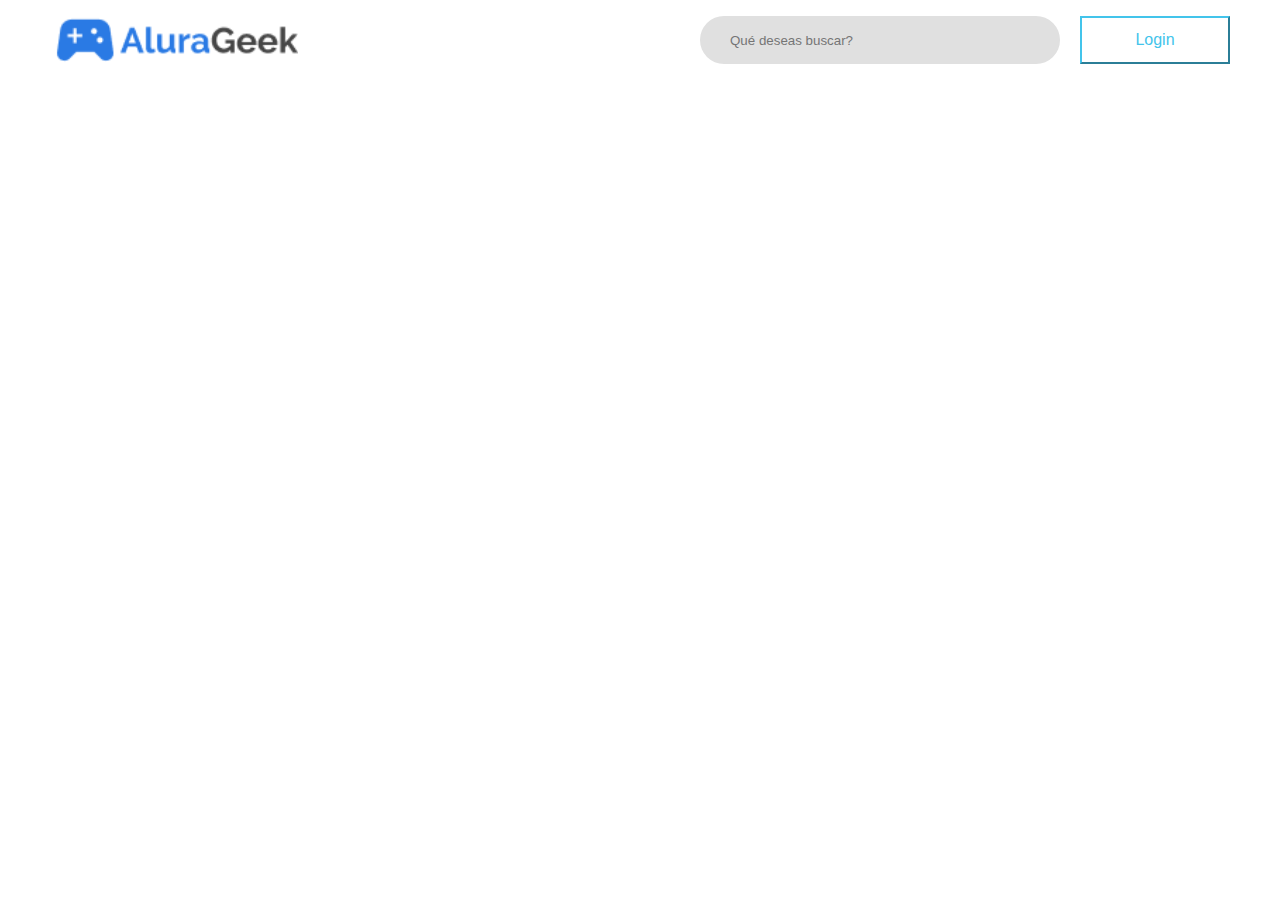
==== index.html @ 5c8ad5a7 "Se agregó Header" ====
<!DOCTYPE html>
<html lang="en">
    <head>
        <meta charset="UTF-8">
        <meta name="viewport" content="width=device-width, initial-scale=1.0">
        <title>Alura Geek</title>

        <link rel="stylesheet" href="CSS/reset.css">
        <link rel="stylesheet" href="CSS/header.css">
        
    </head>

    <body>
        <header>
            <img src="img/Logo.png" alt="Alura Geek logo" class="headerImg">
            <div class="headerBotones">
                <input class="buscador" type="text" placeholder="Qué deseas buscar?">
                <button class="unset BtnLogin">Login</button>
            </div>     
        </header>

        <section class="banner">
            
        </section>
        
    </body>
</html>
---- CSS/header.css ----
header{
    display: flex;
    justify-content: space-between;
    align-items: center;
    padding: 0 50px;
    background-color: white;
    height: 80px;
}

.headerImg{
    height: 90%;
}

.headerBotones{
    display: flex;
    align-items: center;
}

    .buscador{
        margin-left: 20px;
        width: 300px;
        height: 3rem;
        background-color: rgb(224, 224, 224);
        border: none;
        padding: 0 30px;
        border-radius: 100px;
    }

    .BtnLogin{
        margin-left: 20px;
        width: 150px;
        height: 3rem;
        font-size: 1rem;
        color: rgb(67, 196, 235);
        border-color: rgb(67, 196, 235);
        background-color: white;
    }
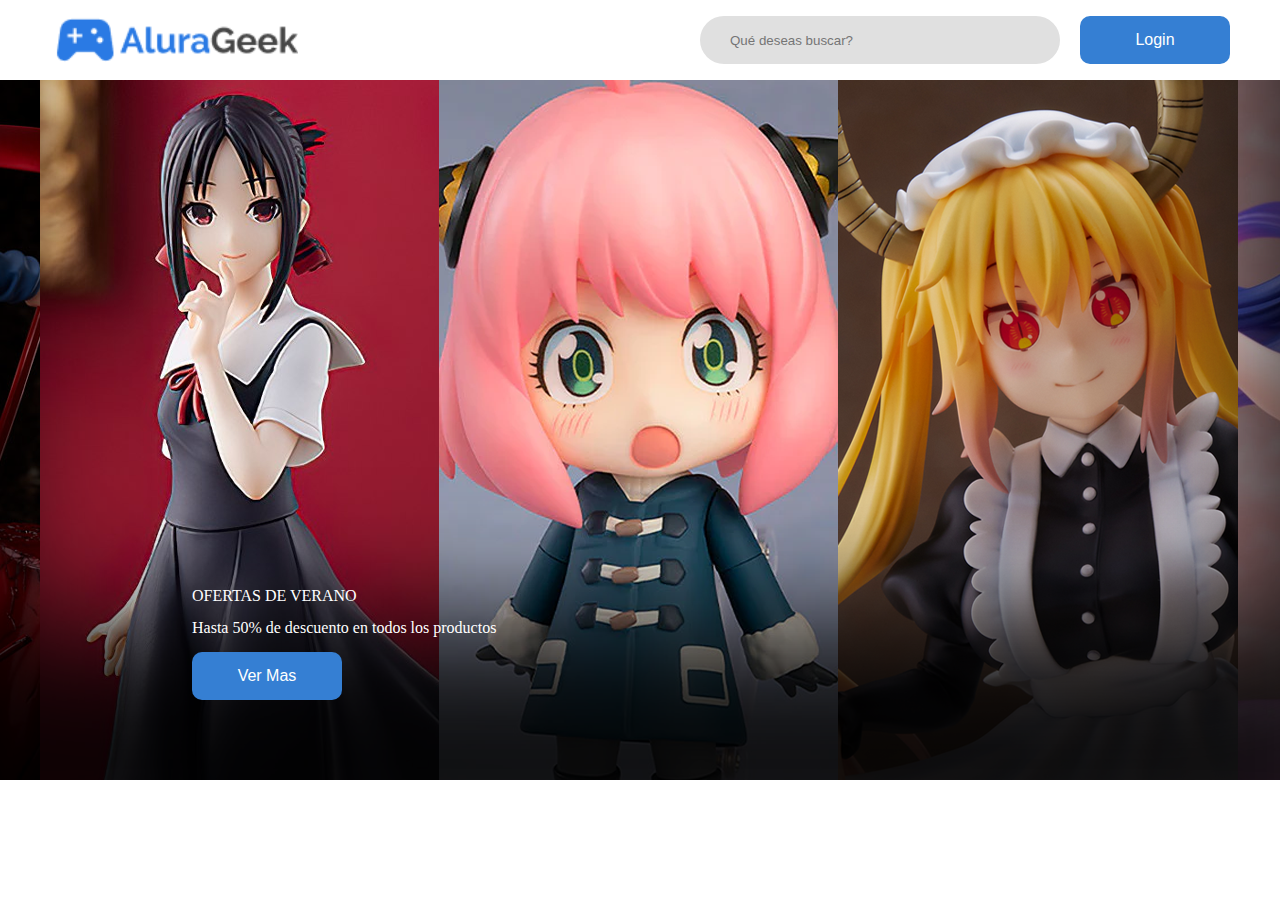
==== commit ec0700f3: "Se agregó seccion Banner" ====
--- a/index.html
+++ b/index.html
@@ -7,6 +7,7 @@
 
         <link rel="stylesheet" href="CSS/reset.css">
         <link rel="stylesheet" href="CSS/header.css">
+        <link rel="stylesheet" href="CSS/banner.css">
         
     </head>
 
@@ -15,13 +16,16 @@
             <img src="img/Logo.png" alt="Alura Geek logo" class="headerImg">
             <div class="headerBotones">
                 <input class="buscador" type="text" placeholder="Qué deseas buscar?">
-                <button class="unset BtnLogin">Login</button>
+                <button class="BtnLogin">Login</button>
             </div>     
         </header>
 
-        <section class="banner">
-            
-        </section>
-        
+        <main>
+            <section class="banner">
+                <h1 class="bannerTitle">OFERTAS DE VERANO</h1>
+                <h2 class="bannerSubtitle">Hasta 50% de descuento en todos los productos</h2>
+                <button class="BtnOfertas">Ver Mas</button>
+            </section>
+        </main>
     </body>
 </html>--- a/CSS/header.css
+++ b/CSS/header.css
@@ -32,7 +32,9 @@
         width: 150px;
         height: 3rem;
         font-size: 1rem;
-        color: rgb(67, 196, 235);
-        border-color: rgb(67, 196, 235);
-        background-color: white;
+        color: white;
+        border: none;
+        border-radius: 10px;
+        background-color: rgb(53, 127, 211);
+        cursor: pointer;
     }--- a/CSS/banner.css
+++ b/CSS/banner.css
@@ -0,0 +1,34 @@
+.banner{
+    height: 700px;
+    display: flex;
+    flex-direction: column;
+    justify-content: end;
+    background-image: url(../img/banner.png);
+    background-repeat: no-repeat;
+    background-size: cover;
+    background-position: center;
+    box-shadow: inset 0 -10rem 8rem rgba(0,0,0,0.9);
+    padding-left: 15%;
+}
+
+.bannerTitle{
+    color: white;
+    margin-bottom: 1rem;
+}
+
+.bannerSubtitle{
+    color: white;
+    margin-bottom: 1rem;
+}
+
+.BtnOfertas{
+    width: 150px;
+    height: 3rem;
+    font-size: 1rem;
+    color: white;
+    border: none;
+    border-radius: 10px;
+    background-color: rgb(53, 127, 211);
+    cursor: pointer;
+    margin-bottom: 5rem;
+}
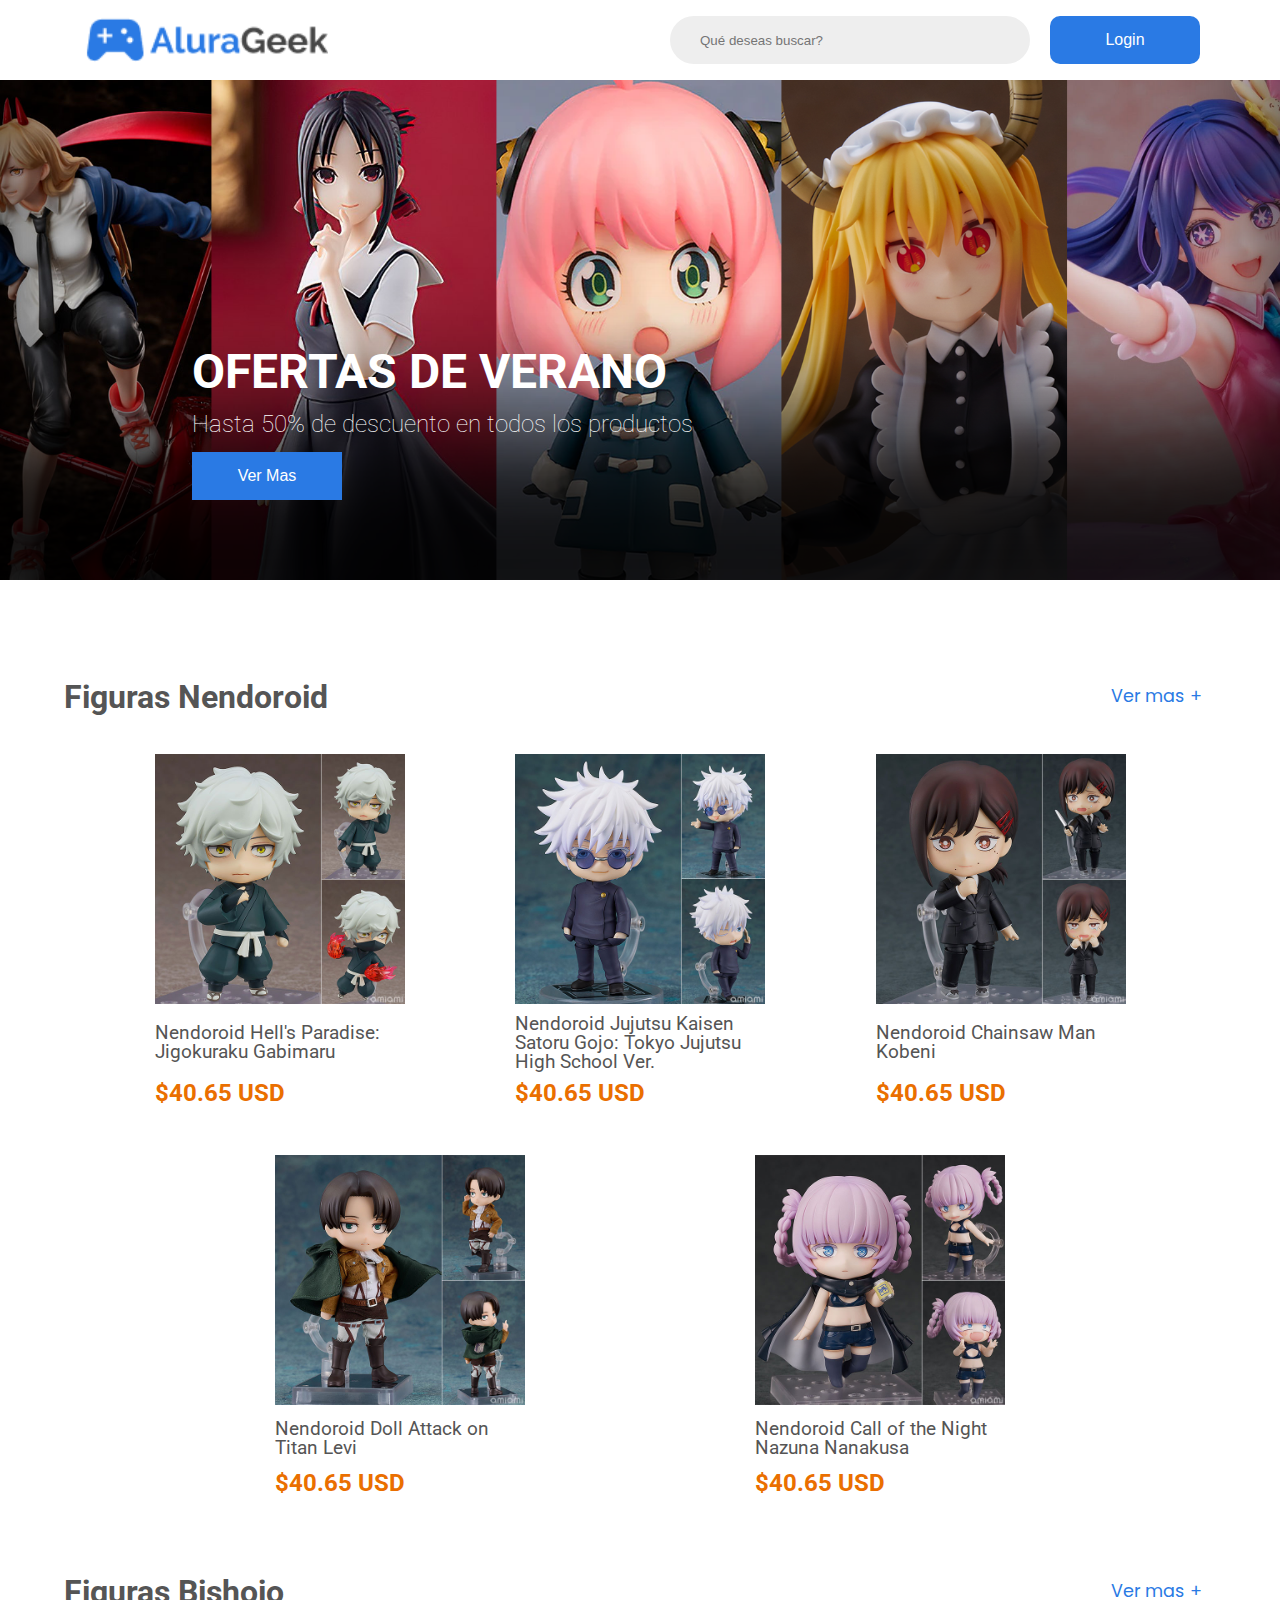
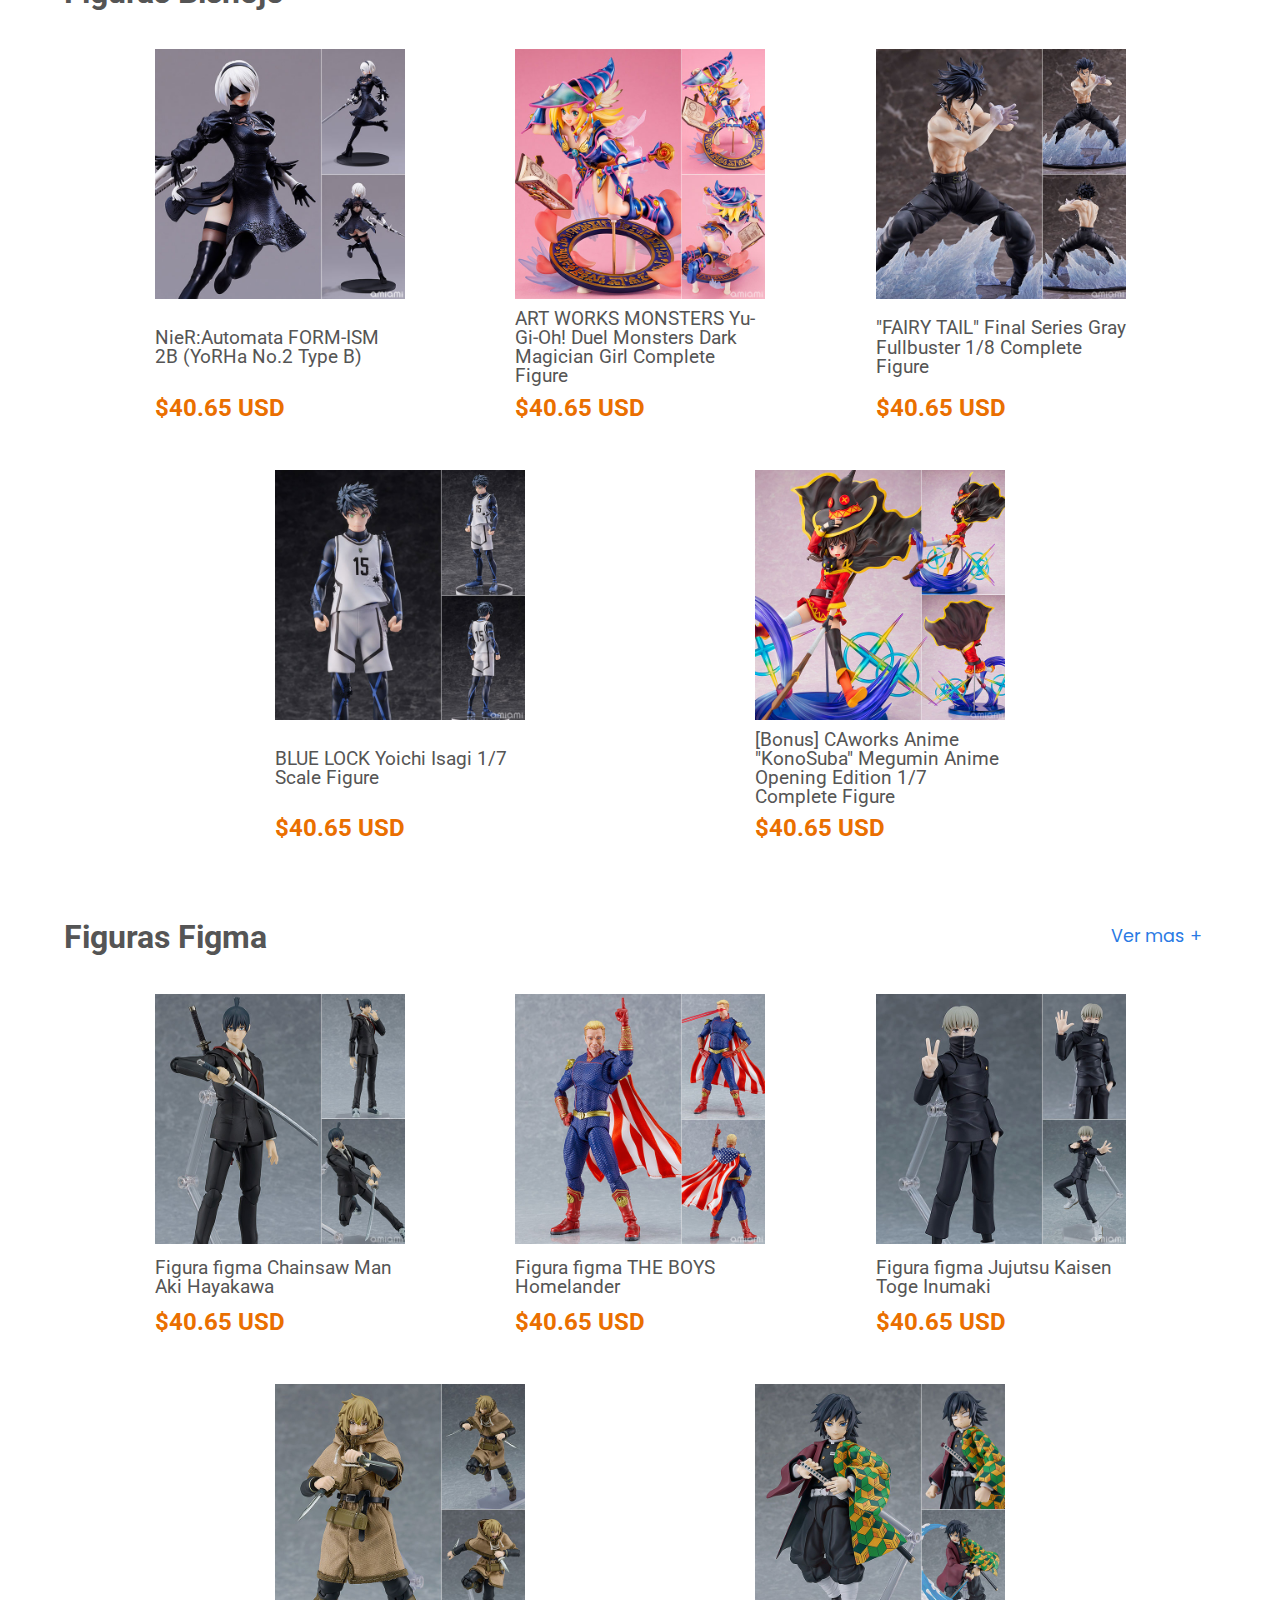
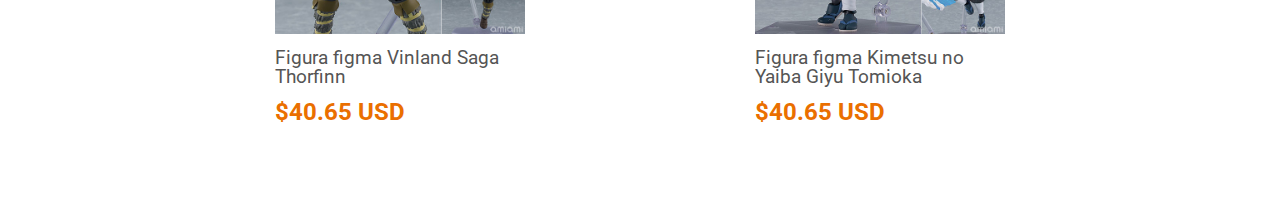
==== commit f9a86ca6: "Se agregó seccion "Galeria"" ====
--- a/index.html
+++ b/index.html
@@ -6,9 +6,19 @@
         <title>Alura Geek</title>
 
         <link rel="stylesheet" href="CSS/reset.css">
+        <link rel="stylesheet" href="CSS/variables.css">
         <link rel="stylesheet" href="CSS/header.css">
         <link rel="stylesheet" href="CSS/banner.css">
-        
+        <link rel="stylesheet" href="CSS/galeria.css">
+        <link rel="stylesheet" href="CSS/card.css">
+        <link rel="stylesheet" href="CSS/nendoroid.css">
+        <link rel="stylesheet" href="CSS/bishojo.css">
+        <link rel="stylesheet" href="CSS/figma.css">
+
+        <link rel="preconnect" href="https://fonts.googleapis.com">
+        <link rel="preconnect" href="https://fonts.gstatic.com" crossorigin>
+        <link href="https://fonts.googleapis.com/css2?family=Poppins:wght@100;400;700&family=Roboto:wght@100;400;700&display=swap" rel="stylesheet">
+                
     </head>
 
     <body>
@@ -26,6 +36,111 @@
                 <h2 class="bannerSubtitle">Hasta 50% de descuento en todos los productos</h2>
                 <button class="BtnOfertas">Ver Mas</button>
             </section>
+            
+            <section class="galeria">
+                <section>
+                    <div class="sectionTitleTop">
+                        <label class="sectionTitle">Figuras Nendoroid</label>
+                        <label class="verMas"><a href="#">Ver mas +</a></label>
+                    </div>
+                    <div class="nendoroidContainer">
+                        <div class="card">
+                            <img class="card-Imagen" src="img/Nendoroid/Gabimaru.jpg" alt="Gabimaru">
+                            <label class="card-Nombre">Nendoroid Hell's Paradise: Jigokuraku Gabimaru</label>
+                            <label class="card-Precio">$40.65 USD</label>
+                        </div>
+                        <div class="card">
+                            <img class="card-Imagen" src="img/Nendoroid/Gojo.jpg" alt="Satoru Gojo">
+                            <label class="card-Nombre">Nendoroid Jujutsu Kaisen Satoru Gojo: Tokyo Jujutsu High School Ver.</label>
+                            <label class="card-Precio">$40.65 USD</label>
+                        </div>
+                        <div class="card">
+                            <img class="card-Imagen" src="img/Nendoroid/Kobeni.jpg" alt="Kobeni">
+                            <label class="card-Nombre">Nendoroid Chainsaw Man Kobeni</label>
+                            <label class="card-Precio">$40.65 USD</label>
+                        </div>
+                        <div class="card">
+                            <img class="card-Imagen" src="img/Nendoroid/Levi.jpg" alt="Kobeni">
+                            <label class="card-Nombre">Nendoroid Doll Attack on Titan Levi</label>
+                            <label class="card-Precio">$40.65 USD</label>
+                        </div>
+                        <div class="card">
+                            <img class="card-Imagen" src="img/Nendoroid/Nanakusa.jpg" alt="Kobeni">
+                            <label class="card-Nombre">Nendoroid Call of the Night Nazuna Nanakusa</label>
+                            <label class="card-Precio">$40.65 USD</label>
+                        </div>
+                    </div>
+                </section>
+
+                <section>
+                    <div class="sectionTitleTop">
+                        <label class="sectionTitle">Figuras Bishojo</label>
+                        <label class="verMas"><a href="#">Ver mas +</a></label>
+                    </div>
+                    <div class="bishojoContainer">
+                        <div class="card">
+                            <img class="card-Imagen" src="img/Bishojo/2B.jpg" alt="2B">
+                            <label class="card-Nombre">NieR:Automata FORM-ISM 2B (YoRHa No.2 Type B)</label>
+                            <label class="card-Precio">$40.65 USD</label>
+                        </div>
+                        <div class="card">
+                            <img class="card-Imagen" src="img/Bishojo/DarkMagician.jpg" alt="Maga Oscura">
+                            <label class="card-Nombre">ART WORKS MONSTERS Yu-Gi-Oh! Duel Monsters Dark Magician Girl Complete Figure</label>
+                            <label class="card-Precio">$40.65 USD</label>
+                        </div>
+                        <div class="card">
+                            <img class="card-Imagen" src="img/Bishojo/Gray.jpg" alt="Gray">
+                            <label class="card-Nombre">"FAIRY TAIL" Final Series Gray Fullbuster 1/8 Complete Figure</label>
+                            <label class="card-Precio">$40.65 USD</label>
+                        </div>
+                        <div class="card">
+                            <img class="card-Imagen" src="img/Bishojo/Yoichi.jpg" alt="Yoichi">
+                            <label class="card-Nombre">BLUE LOCK Yoichi Isagi 1/7 Scale Figure</label>
+                            <label class="card-Precio">$40.65 USD</label>
+                        </div>
+                        <div class="card">
+                            <img class="card-Imagen" src="img/Bishojo/Megumin.jpg" alt="Megumin">
+                            <label class="card-Nombre">[Bonus] CAworks Anime "KonoSuba" Megumin Anime Opening Edition 1/7 Complete Figure</label>
+                            <label class="card-Precio">$40.65 USD</label>
+                        </div>
+                    </div>
+                </section>
+
+                <section>
+                    <div class="sectionTitleTop">
+                        <label class="sectionTitle">Figuras Figma</label>
+                        <label class="verMas"><a href="#">Ver mas +</a></label>
+                    </div>
+                    <div class="figmaContainer">
+                        <div class="card">
+                            <img class="card-Imagen" src="img/Figma/Aki.jpg" alt="Aki">
+                            <label class="card-Nombre">Figura figma Chainsaw Man Aki Hayakawa</label>
+                            <label class="card-Precio">$40.65 USD</label>
+                        </div>
+                        <div class="card">
+                            <img class="card-Imagen" src="img/Figma/Homelander.jpg" alt="Homelander">
+                            <label class="card-Nombre">Figura figma THE BOYS Homelander</label>
+                            <label class="card-Precio">$40.65 USD</label>
+                        </div>
+                        <div class="card">
+                            <img class="card-Imagen" src="img/Figma/Inumaki.jpg" alt="Inumaki">
+                            <label class="card-Nombre">Figura figma Jujutsu Kaisen Toge Inumaki</label>
+                            <label class="card-Precio">$40.65 USD</label>
+                        </div>
+                        <div class="card">
+                            <img class="card-Imagen" src="img/Figma/Thorfinn.jpg" alt="Thorfinn">
+                            <label class="card-Nombre">Figura figma Vinland Saga Thorfinn</label>
+                            <label class="card-Precio">$40.65 USD</label>
+                        </div>
+                        <div class="card">
+                            <img class="card-Imagen" src="img/Figma/Tomioka.jpg" alt="Tomioka">
+                            <label class="card-Nombre">Figura figma Kimetsu no Yaiba Giyu Tomioka</label>
+                            <label class="card-Precio">$40.65 USD</label>
+                        </div>
+                    </div>
+                </section>
+            </section>
+
         </main>
     </body>
 </html>--- a/CSS/variables.css
+++ b/CSS/variables.css
@@ -0,0 +1,17 @@
+:root{
+
+/*Colores*/
+    --Blue: #2A7AE4;
+    --Gray: #eeeeee;
+    --DarkGray: #555555;
+    --Orange: #EA6F00;
+
+/*Fuentes*/
+    --Poppins: 'Poppins', sans-serif;
+    --Roboto: 'Roboto', sans-serif;
+
+/*Grosor de fuentes*/
+    --thin: 100;
+    --regular: 400;
+    --bold: 700;
+}--- a/CSS/header.css
+++ b/CSS/header.css
@@ -3,7 +3,7 @@
     display: flex;
     justify-content: space-between;
     align-items: center;
-    padding: 0 50px;
+    padding: 0 80px;
     background-color: white;
     height: 80px;
 }
@@ -21,7 +21,7 @@
         margin-left: 20px;
         width: 300px;
         height: 3rem;
-        background-color: rgb(224, 224, 224);
+        background-color: var(--Gray);
         border: none;
         padding: 0 30px;
         border-radius: 100px;
@@ -35,6 +35,6 @@
         color: white;
         border: none;
         border-radius: 10px;
-        background-color: rgb(53, 127, 211);
+        background-color: var(--Blue);
         cursor: pointer;
     }--- a/CSS/banner.css
+++ b/CSS/banner.css
@@ -1,24 +1,32 @@
 .banner{
-    height: 700px;
+    height: 500px;
     display: flex;
     flex-direction: column;
     justify-content: end;
     background-image: url(../img/banner.png);
     background-repeat: no-repeat;
     background-size: cover;
-    background-position: center;
+    background-position-x: center;
+    background-position-y: top;
     box-shadow: inset 0 -10rem 8rem rgba(0,0,0,0.9);
-    padding-left: 15%;
+    padding: 0 15%;
+    margin-bottom: 100px;
 }
 
 .bannerTitle{
     color: white;
     margin-bottom: 1rem;
+    font-size: 3rem;
+    font-family: var(--Roboto);
+    font-weight: var(--bold);
 }
 
 .bannerSubtitle{
     color: white;
     margin-bottom: 1rem;
+    font-size: 1.5rem;
+    font-family: var(--Roboto);
+    font-weight: var(--thin);
 }
 
 .BtnOfertas{
@@ -27,8 +35,7 @@
     font-size: 1rem;
     color: white;
     border: none;
-    border-radius: 10px;
-    background-color: rgb(53, 127, 211);
+    background-color: var(--Blue);
     cursor: pointer;
     margin-bottom: 5rem;
 }
--- a/CSS/galeria.css
+++ b/CSS/galeria.css
@@ -0,0 +1,34 @@
+.galeria{
+    margin: auto 5%;
+}
+
+.sectionTitleTop{
+    display: flex;
+    justify-content: space-between;
+    align-items: center;
+    margin-bottom: 20px;
+}
+
+.sectionTitle{
+    display: block;
+    font-family: var(--Roboto);
+    font-size: 2rem;
+    font-weight: var(--bold);
+    color: var(--DarkGray);
+}
+
+.verMas{
+    font-family: var(--Poppins);
+    font-size: 1.1rem;
+    font-weight: var(--regular);
+    padding: 8px 13px;
+    border-radius: 100px;
+    color: var(--Blue);
+    transition: all 0.3s;
+}
+
+    .verMas:hover{
+        background-color: var(--Blue);
+        color: #ffffff;
+    }
+
--- a/CSS/card.css
+++ b/CSS/card.css
@@ -0,0 +1,37 @@
+.card{
+    display: flex;
+    flex-direction: column;
+    justify-content: space-between;
+    width: 250px;
+    min-width: 200px;
+    min-height: 350px;
+    padding: 20px;
+    border-radius: 8px;
+    transition: all 0.5s;
+}
+
+    .card:hover{
+        background-color: var(--Gray);
+        cursor: pointer;
+        scale: 101%;
+    }
+
+.card-Imagen{
+    width: 100%;
+    margin-bottom: 10px;
+}
+
+.card-Nombre{
+    font-family: var(--Roboto);
+    font-size: 1.2rem;
+    color: var(--DarkGray);
+    margin-bottom: 10px;
+}
+
+.card-Precio{
+    font-family: var(--Roboto);
+    font-weight: var(--bold);
+    font-size: 1.5rem;   
+    color: var(--Orange);
+    margin-bottom: 10px;
+}--- a/CSS/nendoroid.css
+++ b/CSS/nendoroid.css
@@ -0,0 +1,6 @@
+.nendoroidContainer{
+    display: flex;
+    flex-wrap: wrap;
+    justify-content: space-evenly;
+    margin-bottom: 50px;
+}--- a/CSS/bishojo.css
+++ b/CSS/bishojo.css
@@ -0,0 +1,6 @@
+.bishojoContainer{
+    display: flex;
+    flex-wrap: wrap;
+    justify-content: space-evenly;
+    margin-bottom: 50px;
+}--- a/CSS/figma.css
+++ b/CSS/figma.css
@@ -0,0 +1,6 @@
+.figmaContainer{
+    display: flex;
+    flex-wrap: wrap;
+    justify-content: space-evenly;
+    margin-bottom: 50px;
+}
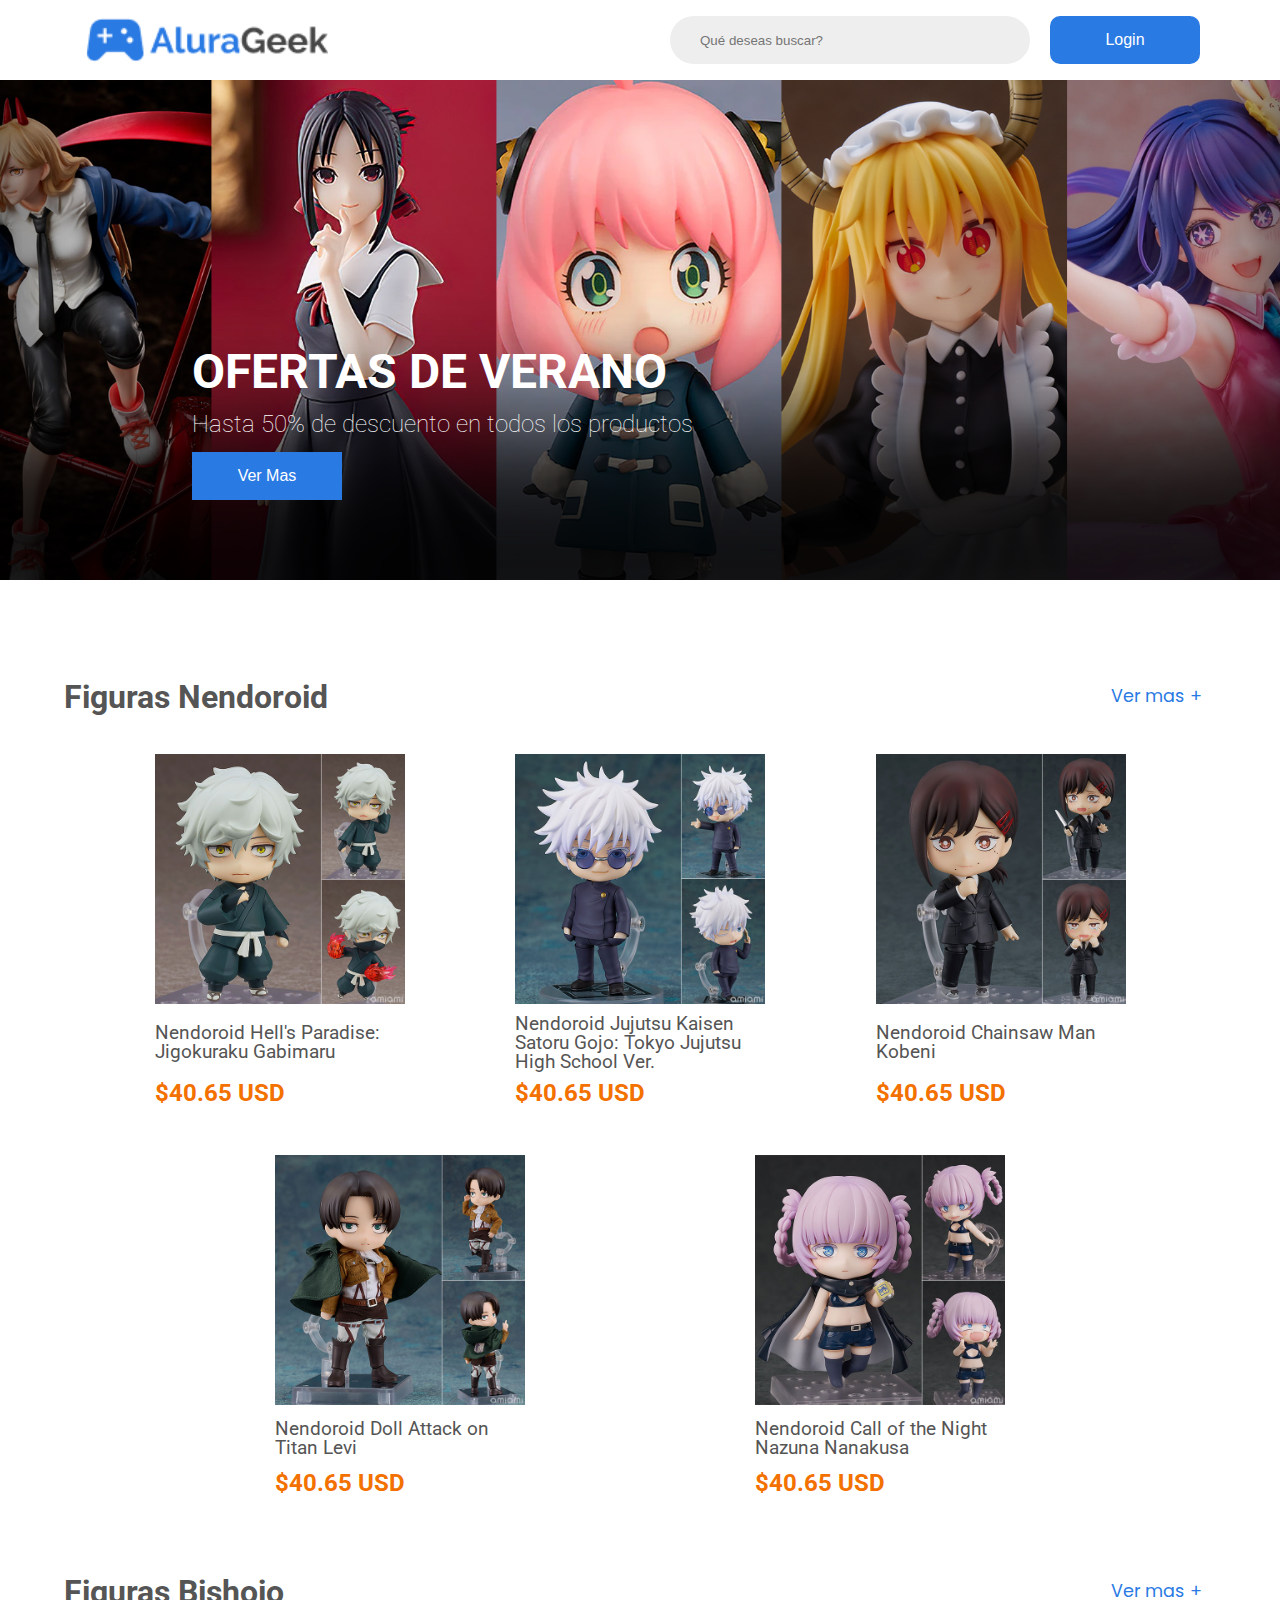
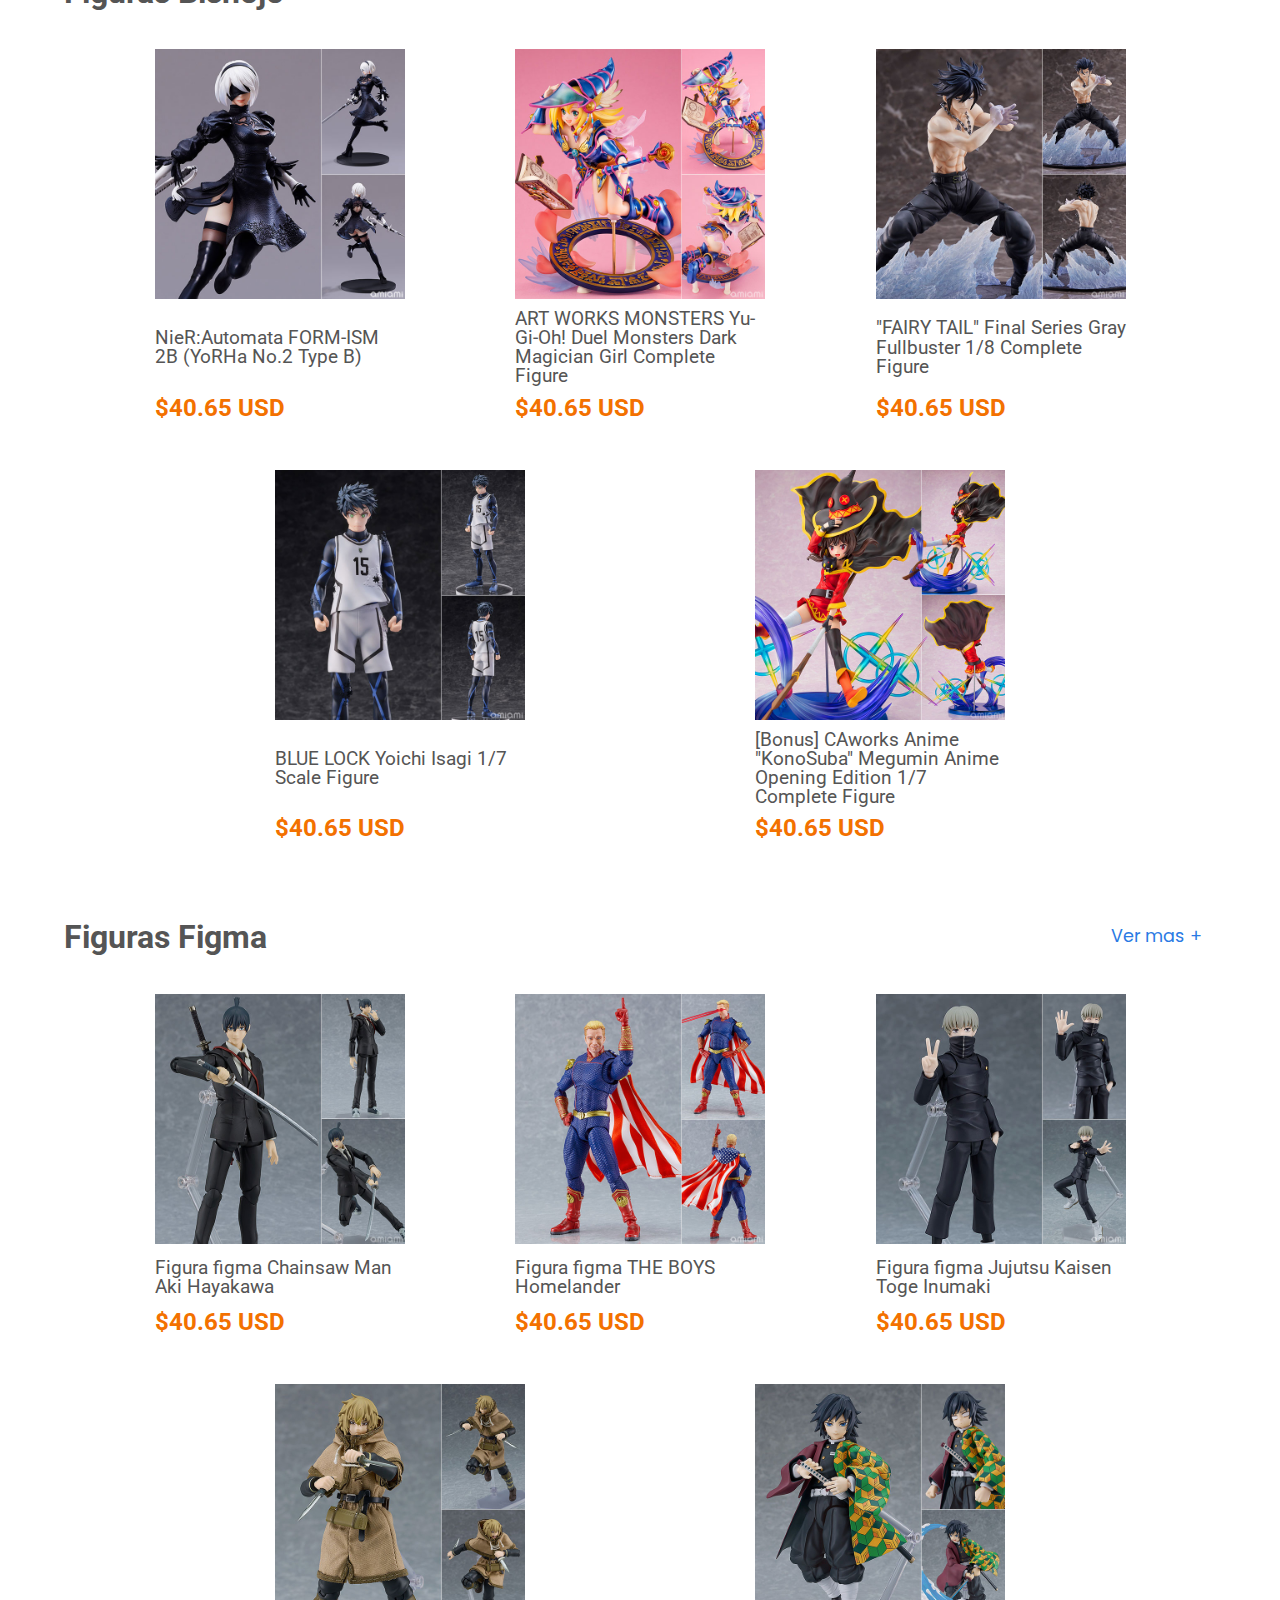
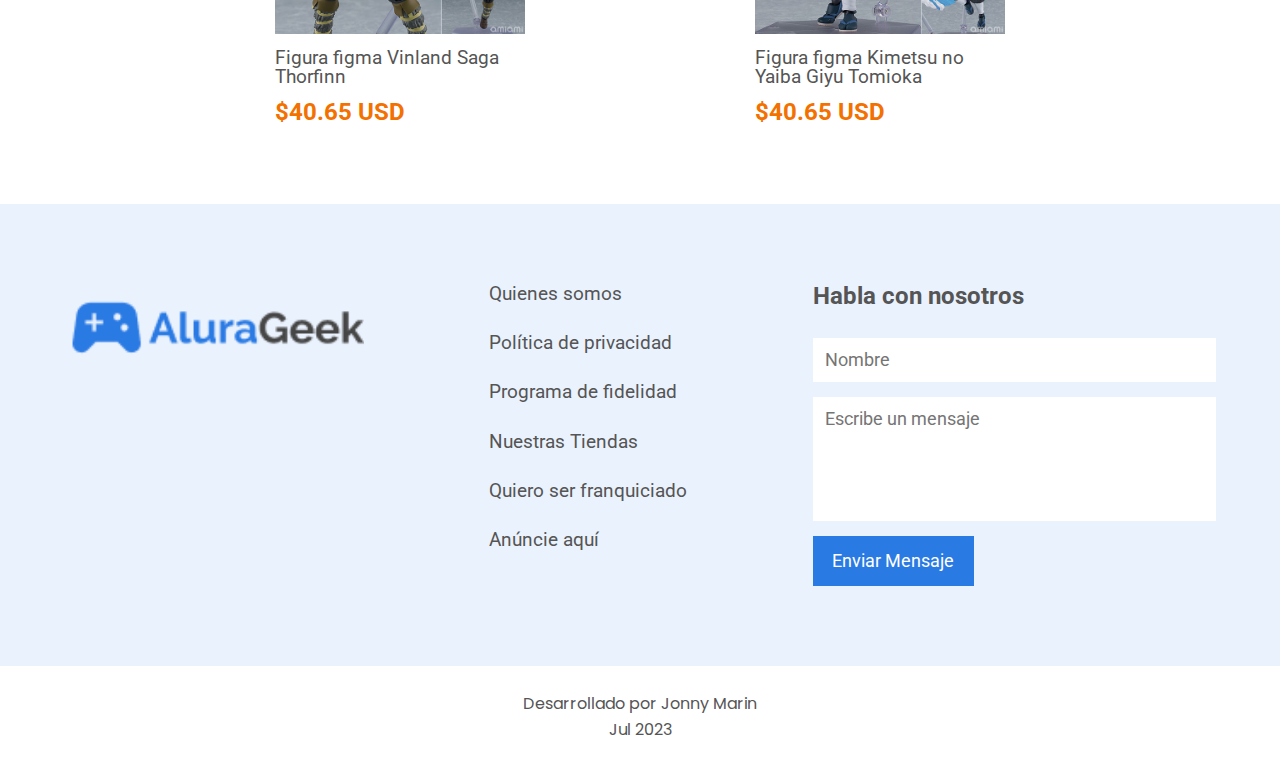
==== commit db78ec03: "Se agregó footer" ====
--- a/index.html
+++ b/index.html
@@ -9,11 +9,15 @@
         <link rel="stylesheet" href="CSS/variables.css">
         <link rel="stylesheet" href="CSS/header.css">
         <link rel="stylesheet" href="CSS/banner.css">
-        <link rel="stylesheet" href="CSS/galeria.css">
-        <link rel="stylesheet" href="CSS/card.css">
-        <link rel="stylesheet" href="CSS/nendoroid.css">
-        <link rel="stylesheet" href="CSS/bishojo.css">
-        <link rel="stylesheet" href="CSS/figma.css">
+        <link rel="stylesheet" href="CSS/Galeria/galeria.css">
+        <link rel="stylesheet" href="CSS/Galeria/card.css">
+        <link rel="stylesheet" href="CSS/Galeria/nendoroid.css">
+        <link rel="stylesheet" href="CSS/Galeria/bishojo.css">
+        <link rel="stylesheet" href="CSS/Galeria/figma.css">
+        <link rel="stylesheet" href="CSS/footer/footer.css">
+        <link rel="stylesheet" href="CSS/footer/aboutUs/aboutUs.css">
+        <link rel="stylesheet" href="CSS/footer/aboutUs/aboutUs-List.css">
+        <link rel="stylesheet" href="CSS/footer/aboutUs/aboutUs-Form.css">
 
         <link rel="preconnect" href="https://fonts.googleapis.com">
         <link rel="preconnect" href="https://fonts.gstatic.com" crossorigin>
@@ -140,7 +144,34 @@
                     </div>
                 </section>
             </section>
+        </main>
 
-        </main>
+        <footer>
+            <div class="aboutUs">
+                <img src="img/Logo.png" alt="" class="aboutUs-Img">
+                <div class="aboutUs-List">
+                    <ul>
+                        <li class="aboutUs-List-item">Quienes somos</li>
+                        <li class="aboutUs-List-item">Política de privacidad</li>
+                        <li class="aboutUs-List-item">Programa de fidelidad</li>
+                        <li class="aboutUs-List-item">Nuestras Tiendas</li>
+                        <li class="aboutUs-List-item">Quiero ser franquiciado</li>
+                        <li class="aboutUs-List-item">Anúncie aquí</li>
+                    </ul>
+                </div>
+                <div class="aboutUs-form">
+                    <label for="" class="aboutUs-form-title">Habla con nosotros</label>
+                    <input type="text" class="aboutUs-form-nombre" placeholder="Nombre">
+                    <textarea rows="5" class="aboutUs-form-mensaje" placeholder="Escribe un mensaje"></textarea>
+                    <button class="aboutUs-form-button">Enviar Mensaje</button>
+                </div>
+            </div>
+
+            <div class="infoDev">
+                <label class="infoDev-nombre">Desarrollado por Jonny Marin</label>
+                <label class="infoDev-date">Jul 2023</label>
+            </div>
+
+        </footer>
     </body>
 </html>--- a/CSS/variables.css
+++ b/CSS/variables.css
@@ -1,10 +1,11 @@
 :root{
 
 /*Colores*/
+    --LightBlue: #EAF2FD;
     --Blue: #2A7AE4;
     --Gray: #eeeeee;
     --DarkGray: #555555;
-    --Orange: #EA6F00;
+    --Orange: #f37100;
 
 /*Fuentes*/
     --Poppins: 'Poppins', sans-serif;
--- a/CSS/Galeria/galeria.css
+++ b/CSS/Galeria/galeria.css
@@ -0,0 +1,34 @@
+.galeria{
+    margin: auto 5%;
+}
+
+.sectionTitleTop{
+    display: flex;
+    justify-content: space-between;
+    align-items: center;
+    margin-bottom: 20px;
+}
+
+.sectionTitle{
+    display: block;
+    font-family: var(--Roboto);
+    font-size: 2rem;
+    font-weight: var(--bold);
+    color: var(--DarkGray);
+}
+
+.verMas{
+    font-family: var(--Poppins);
+    font-size: 1.1rem;
+    font-weight: var(--regular);
+    padding: 8px 13px;
+    border-radius: 100px;
+    color: var(--Blue);
+    transition: all 0.3s;
+}
+
+    .verMas:hover{
+        background-color: var(--Blue);
+        color: #ffffff;
+    }
+
--- a/CSS/Galeria/card.css
+++ b/CSS/Galeria/card.css
@@ -0,0 +1,37 @@
+.card{
+    display: flex;
+    flex-direction: column;
+    justify-content: space-between;
+    width: 250px;
+    min-width: 200px;
+    min-height: 350px;
+    padding: 20px;
+    border-radius: 8px;
+    transition: all 0.5s;
+}
+
+    .card:hover{
+        background-color: var(--Gray);
+        cursor: pointer;
+        scale: 101%;
+    }
+
+.card-Imagen{
+    width: 100%;
+    margin-bottom: 10px;
+}
+
+.card-Nombre{
+    font-family: var(--Roboto);
+    font-size: 1.2rem;
+    color: var(--DarkGray);
+    margin-bottom: 10px;
+}
+
+.card-Precio{
+    font-family: var(--Roboto);
+    font-weight: var(--bold);
+    font-size: 1.5rem;   
+    color: var(--Orange);
+    margin-bottom: 10px;
+}--- a/CSS/Galeria/nendoroid.css
+++ b/CSS/Galeria/nendoroid.css
@@ -0,0 +1,6 @@
+.nendoroidContainer{
+    display: flex;
+    flex-wrap: wrap;
+    justify-content: space-evenly;
+    margin-bottom: 50px;
+}--- a/CSS/Galeria/bishojo.css
+++ b/CSS/Galeria/bishojo.css
@@ -0,0 +1,6 @@
+.bishojoContainer{
+    display: flex;
+    flex-wrap: wrap;
+    justify-content: space-evenly;
+    margin-bottom: 50px;
+}--- a/CSS/Galeria/figma.css
+++ b/CSS/Galeria/figma.css
@@ -0,0 +1,6 @@
+.figmaContainer{
+    display: flex;
+    flex-wrap: wrap;
+    justify-content: space-evenly;
+    margin-bottom: 50px;
+}
--- a/CSS/footer/footer.css
+++ b/CSS/footer/footer.css
@@ -0,0 +1,18 @@
+footer{
+    background-color: var(--LightBlue);
+}
+
+.infoDev{
+    display: flex;
+    flex-direction: column;
+    align-items: center;
+    background-color: #ffffff;
+    padding: 30px 0;
+    font-family: var(--Poppins);
+    font-size: 1rem;
+    color: var(--DarkGray);
+}
+
+.infoDev-nombre{
+    margin-bottom: 10px;
+}--- a/CSS/footer/aboutUs/aboutUs.css
+++ b/CSS/footer/aboutUs/aboutUs.css
@@ -0,0 +1,12 @@
+.aboutUs{
+    display: flex;
+    flex-wrap: wrap;
+    justify-content: space-between;
+    align-items: start;
+    padding: 80px 0;
+    margin: 0 5%;
+}
+
+.aboutUs-Img{
+    width: 300px;
+}--- a/CSS/footer/aboutUs/aboutUs-List.css
+++ b/CSS/footer/aboutUs/aboutUs-List.css
@@ -0,0 +1,16 @@
+.aboutUs-List{
+    font-family: var(--Roboto);
+    font-size: 1.2rem;
+}
+
+.aboutUs-form-title{
+    font-family: var(--Roboto);
+    font-size: 1.5rem;
+    color: var(--DarkGray);
+    margin-bottom: 30px;
+}
+
+.aboutUs-List-item{
+    margin-bottom: 30px;
+    color: var(--DarkGray);
+}--- a/CSS/footer/aboutUs/aboutUs-Form.css
+++ b/CSS/footer/aboutUs/aboutUs-Form.css
@@ -0,0 +1,39 @@
+.aboutUs-form{
+    display: flex;
+    flex-direction: column;
+    width: 35%;
+    font-family: var(--Roboto);
+    font-weight: var(--bold);
+}
+
+.aboutUs-form-nombre{
+    font-family: var(--Roboto);
+    font-size: 1.1rem;
+    border: none;
+    padding: 12px;
+    margin-bottom: 15px;
+}
+
+.aboutUs-form-mensaje{
+    font-family: var(--Roboto);
+    font-size: 1.1rem;
+    padding: 12px;
+    border: none;
+    resize: none;
+    margin-bottom: 15px;
+}
+
+.aboutUs-form-button{
+    padding: 15px;
+    width: 40%;
+    font-family: var(--Roboto);
+    font-size: 1.1rem;
+    background-color: var(--Blue);
+    color: #ffffff;
+    border: none;
+}
+
+.aboutUs-form-button:hover{
+    scale: 101%;
+    cursor: pointer;
+}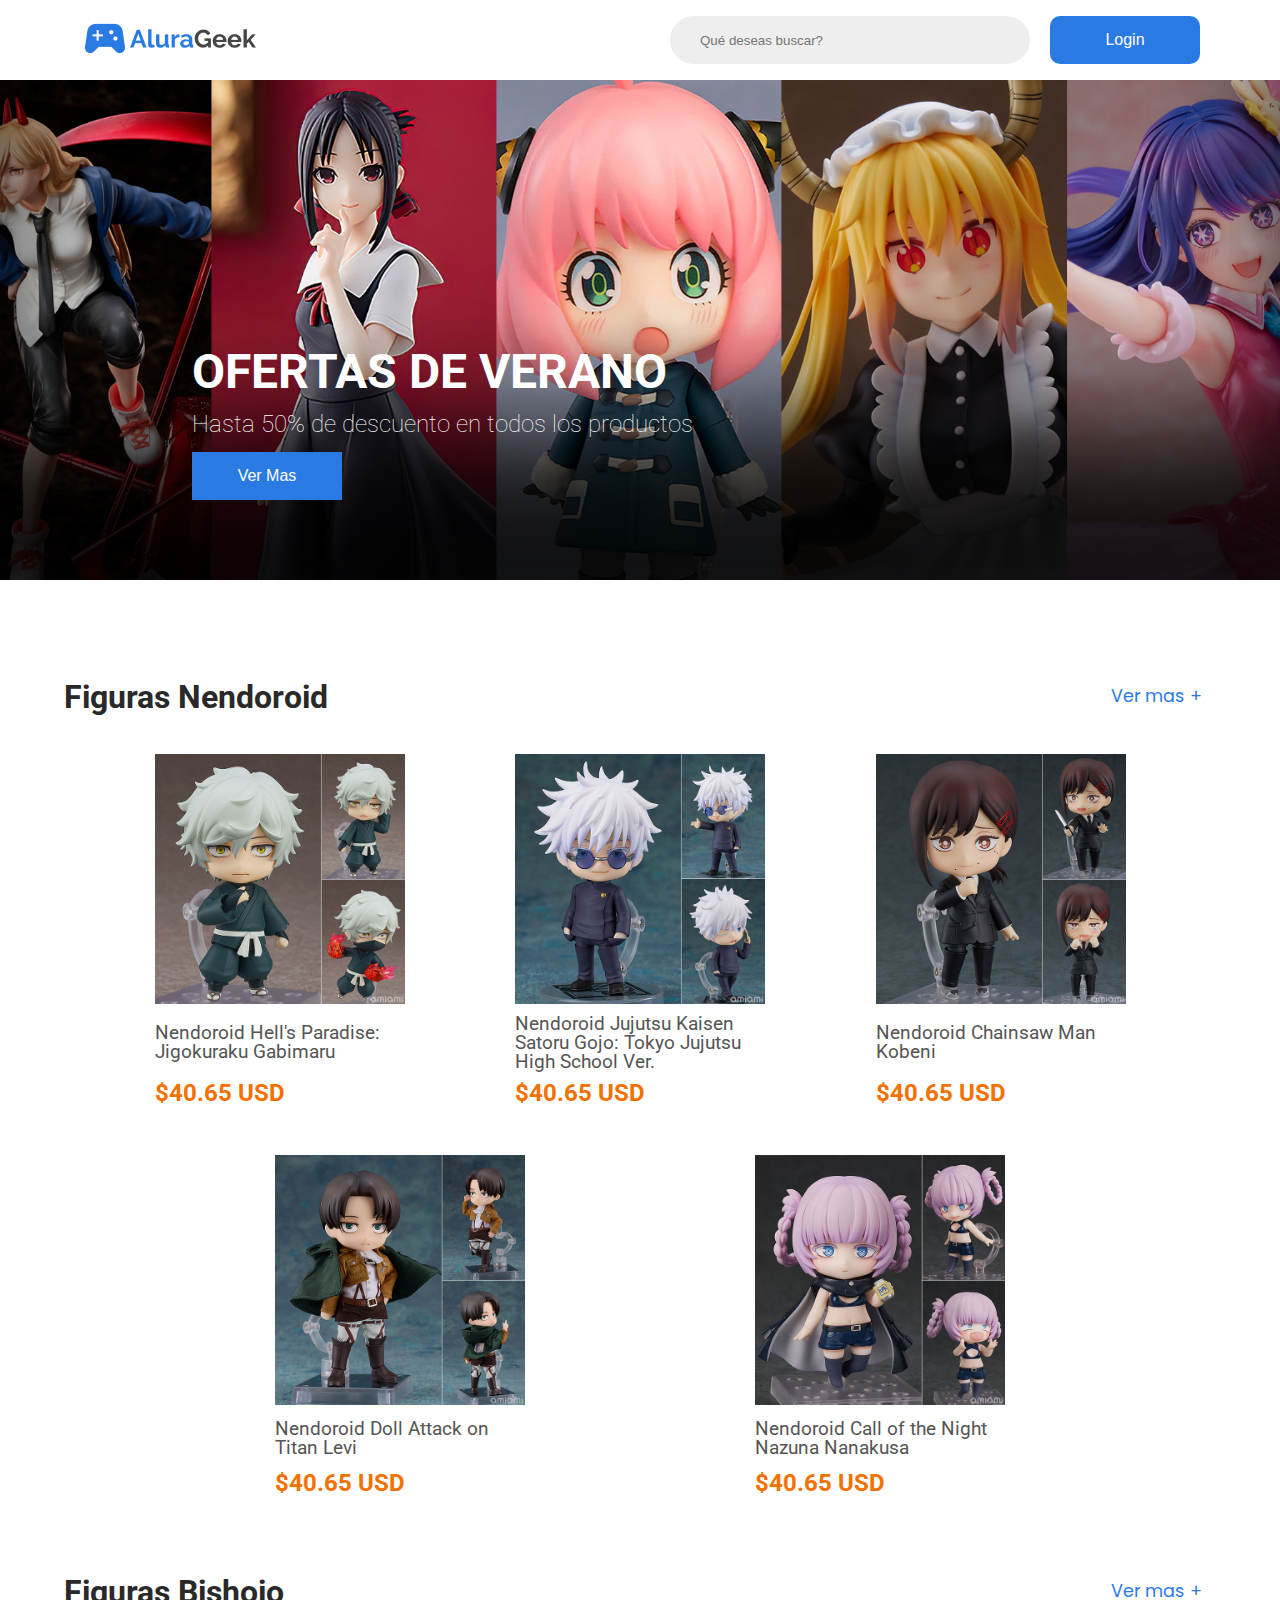
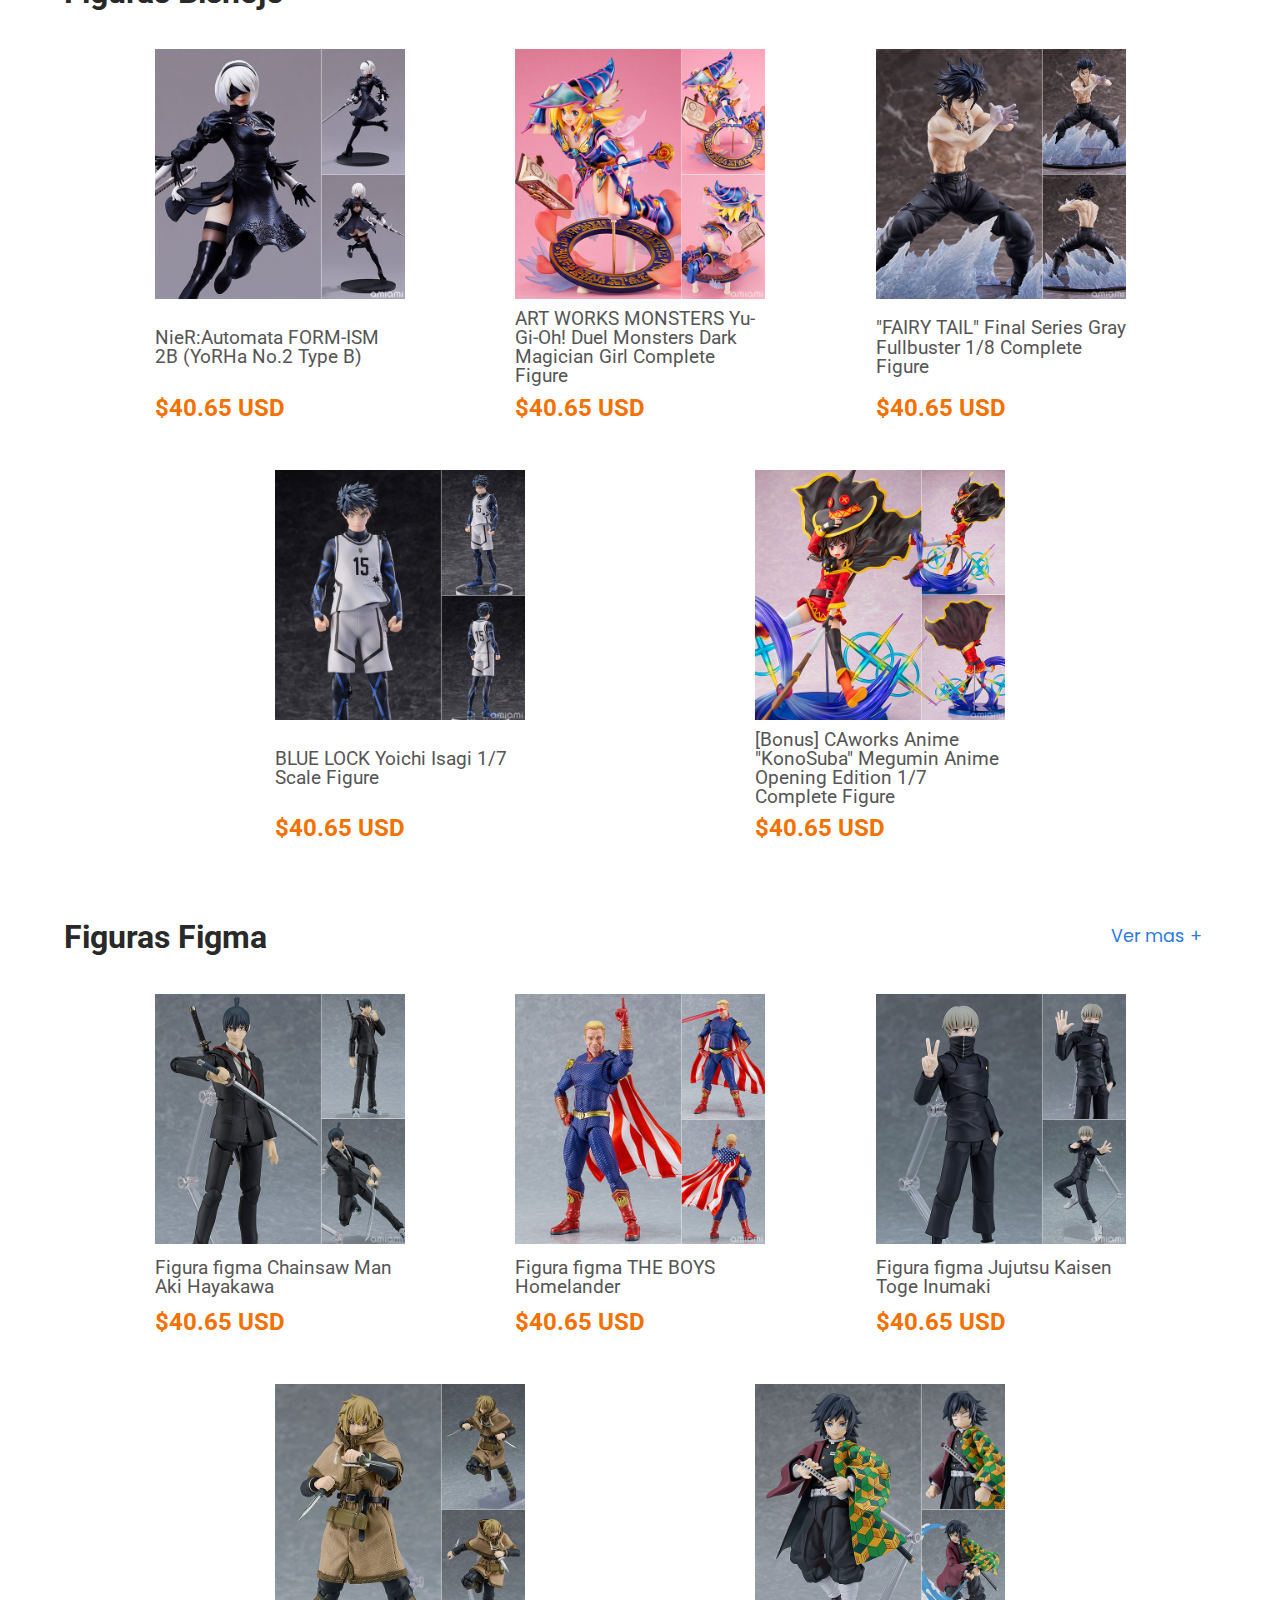
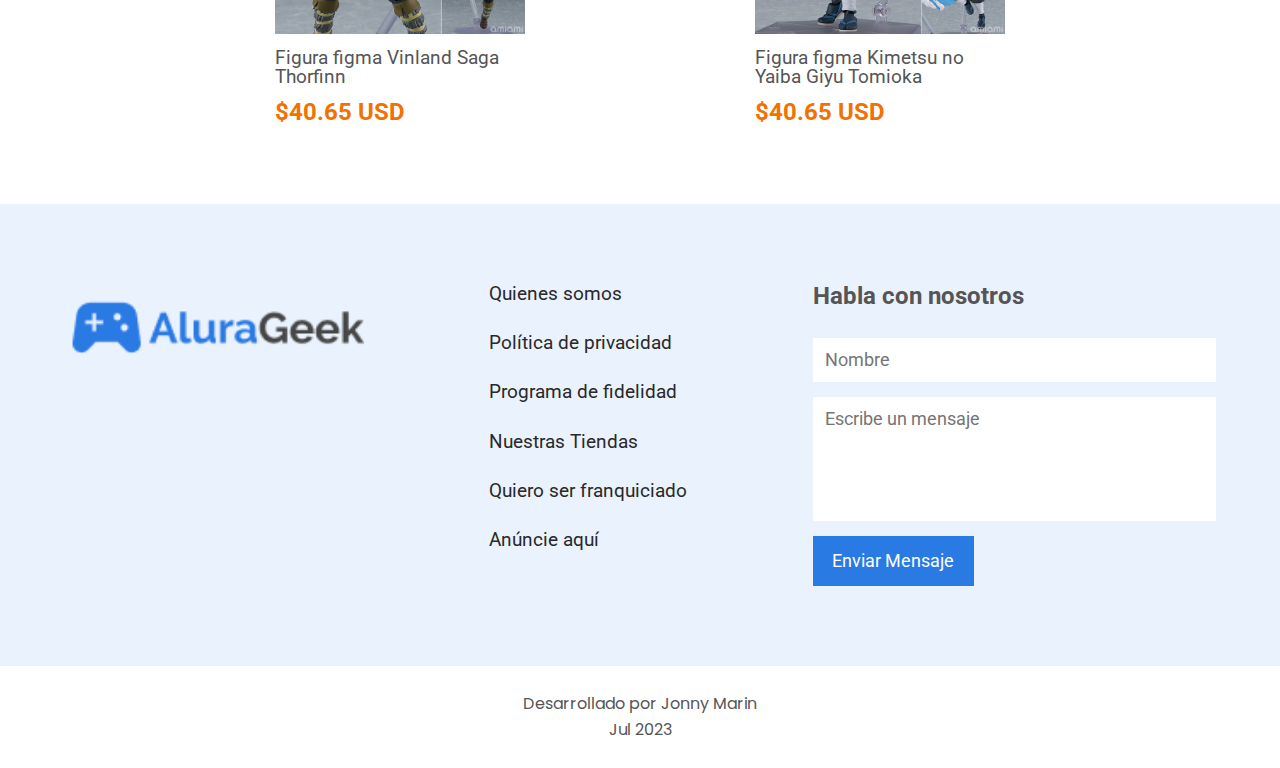
==== commit a834bcf8: "Maquetado de form login agregado" ====
--- a/index.html
+++ b/index.html
@@ -27,11 +27,13 @@
 
     <body>
         <header>
-            <img src="img/Logo.png" alt="Alura Geek logo" class="headerImg">
-            <div class="headerBotones">
-                <input class="buscador" type="text" placeholder="Qué deseas buscar?">
-                <button class="BtnLogin">Login</button>
-            </div>     
+            <div class="headerContainer">
+                <a href="index.html"><img src="img/Logo.png" alt="Alura Geek logo" class="headerImg"></a>
+                <div class="headerBotones">
+                    <input class="buscador" type="text" placeholder="Qué deseas buscar?">
+                    <a href="login.html"><button class="BtnLogin">Login</button></a>
+                </div>
+            </div>
         </header>
 
         <main>
--- a/CSS/variables.css
+++ b/CSS/variables.css
@@ -5,6 +5,7 @@
     --Blue: #2A7AE4;
     --Gray: #eeeeee;
     --DarkGray: #555555;
+    --Black: #292929;
     --Orange: #f37100;
 
 /*Fuentes*/
--- a/CSS/header.css
+++ b/CSS/header.css
@@ -1,5 +1,11 @@
+header{
+    position: fixed;
+    top: 0%;
+    width: 100%;
+    z-index: 10000;
+}
 
-header{
+.headerContainer{
     display: flex;
     justify-content: space-between;
     align-items: center;
--- a/CSS/banner.css
+++ b/CSS/banner.css
@@ -10,6 +10,7 @@
     background-position-y: top;
     box-shadow: inset 0 -10rem 8rem rgba(0,0,0,0.9);
     padding: 0 15%;
+    margin-top: 80px;
     margin-bottom: 100px;
 }
 
--- a/CSS/Galeria/galeria.css
+++ b/CSS/Galeria/galeria.css
@@ -14,7 +14,7 @@
     font-family: var(--Roboto);
     font-size: 2rem;
     font-weight: var(--bold);
-    color: var(--DarkGray);
+    color: var(--Black);
 }
 
 .verMas{
--- a/CSS/footer/aboutUs/aboutUs-List.css
+++ b/CSS/footer/aboutUs/aboutUs-List.css
@@ -12,5 +12,10 @@
 
 .aboutUs-List-item{
     margin-bottom: 30px;
-    color: var(--DarkGray);
+    color: var(--Black);
+}
+
+.aboutUs-List-item:hover{
+    cursor: pointer;
+    color: var(--Blue);
 }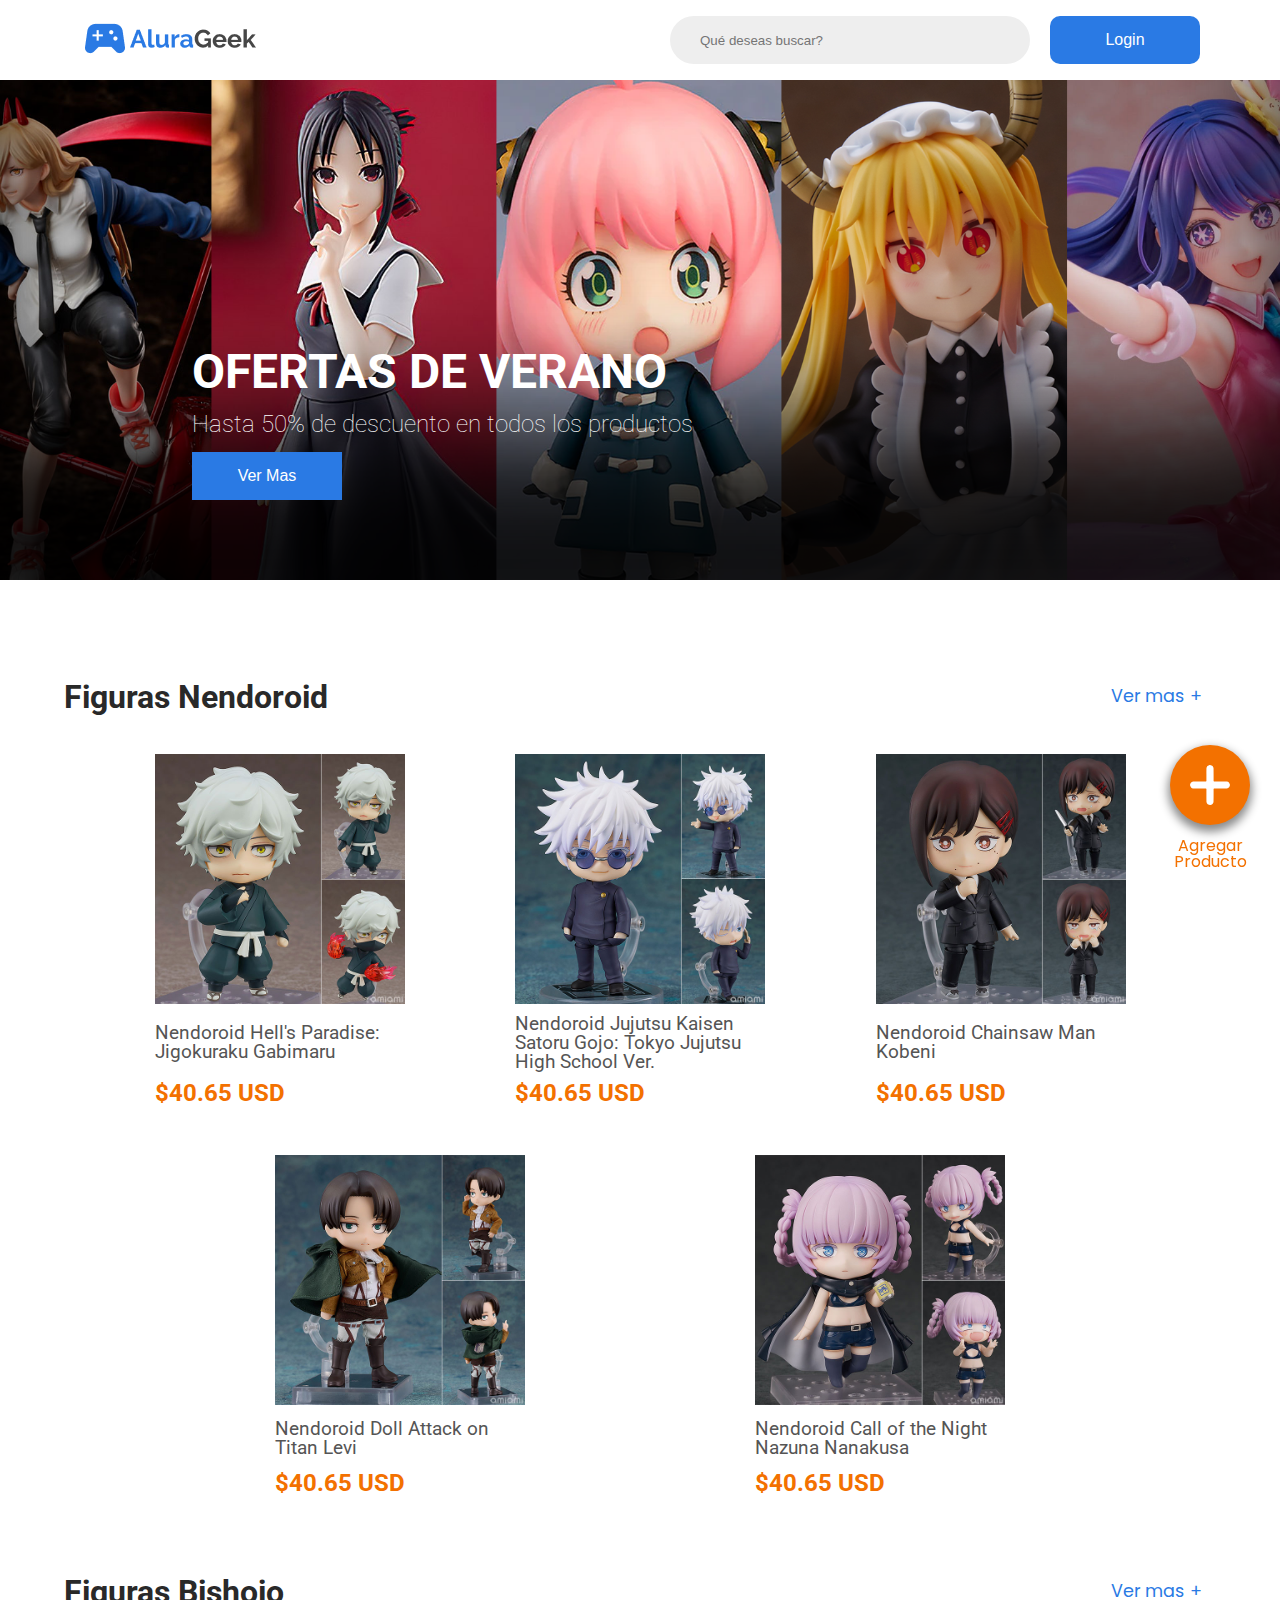
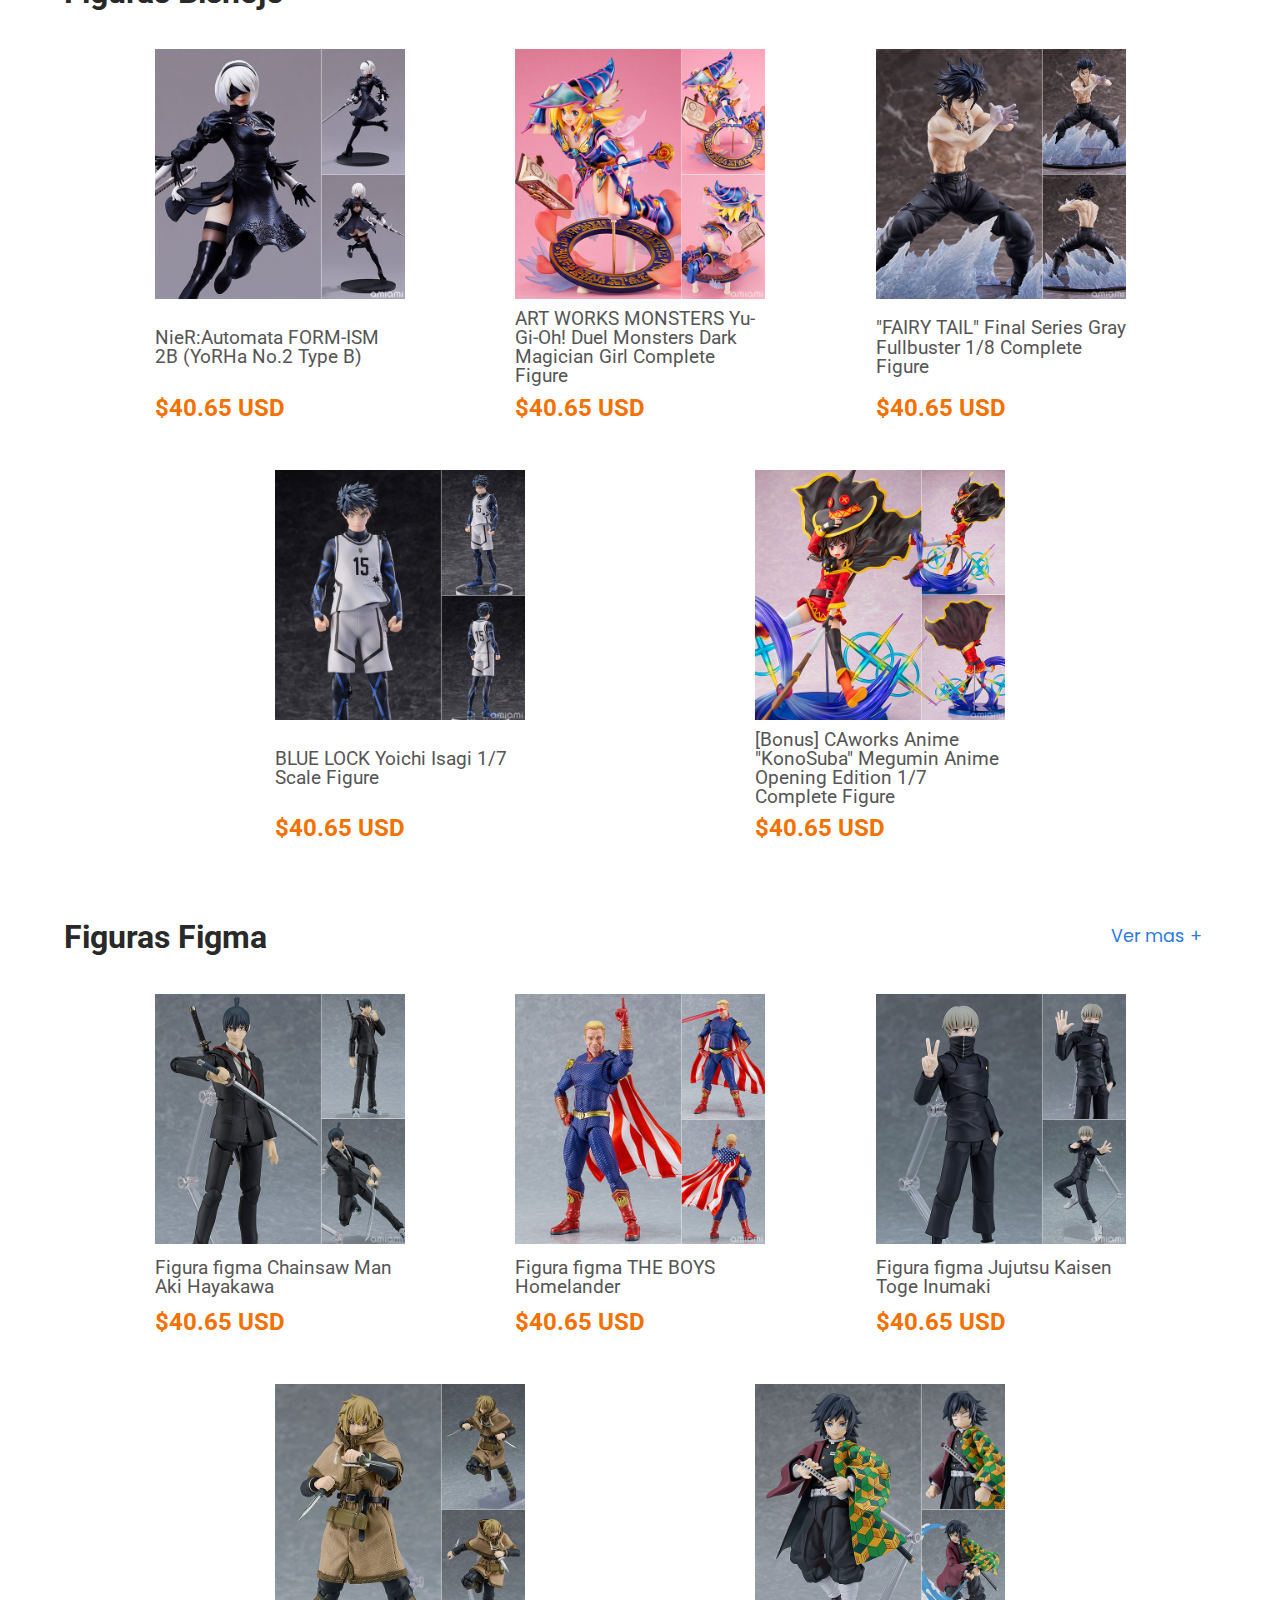
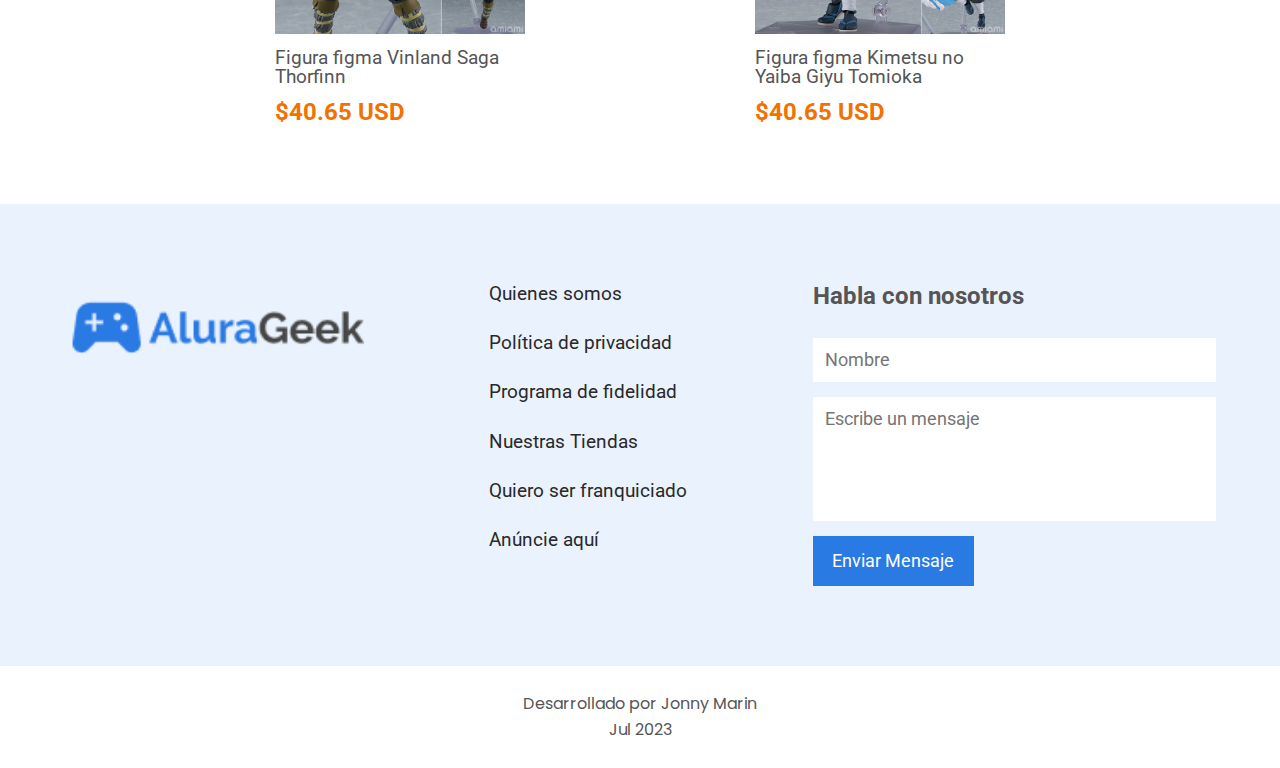
==== commit 611b581e: "Se agregó boton "Agregar producto"" ====
--- a/index.html
+++ b/index.html
@@ -18,6 +18,7 @@
         <link rel="stylesheet" href="CSS/footer/aboutUs/aboutUs.css">
         <link rel="stylesheet" href="CSS/footer/aboutUs/aboutUs-List.css">
         <link rel="stylesheet" href="CSS/footer/aboutUs/aboutUs-Form.css">
+        <link rel="stylesheet" href="CSS/btnAdd.css">
 
         <link rel="preconnect" href="https://fonts.googleapis.com">
         <link rel="preconnect" href="https://fonts.gstatic.com" crossorigin>
@@ -146,6 +147,13 @@
                     </div>
                 </section>
             </section>
+
+            <div class="btnAdd">
+                <a href="newProduct.html"><img src="img/add.svg" alt="Botón Agregar" class="btnAdd-img"></a>
+                <label class="btnAdd-texto">Agregar</label>
+                <label class="btnAdd-texto">Producto</label>
+            </div>
+
         </main>
 
         <footer>
--- a/CSS/header.css
+++ b/CSS/header.css
@@ -43,4 +43,5 @@
         border-radius: 10px;
         background-color: var(--Blue);
         cursor: pointer;
-    }+    }
+
--- a/CSS/btnAdd.css
+++ b/CSS/btnAdd.css
@@ -0,0 +1,29 @@
+.btnAdd{
+    bottom: 30px;
+    right: 30px;
+    position: fixed;
+    display: flex;
+    flex-direction: column;
+    align-items: center;
+}
+
+.btnAdd-texto{
+    font-family: var(--Poppins);
+    font-weight: var(--regular);
+    font-size: 1rem;
+    color: var(--Orange);
+}
+
+.btnAdd-img{
+    height: 40px;
+    padding: 20px;
+    margin-bottom: 10px;
+    background-color: var(--Orange);
+    border-radius: 100%;
+    transition: all 0.2s ease;
+    box-shadow: 0 5px 10px 2px #00000075;
+}
+
+.btnAdd-img:hover{
+    scale: 110%;
+}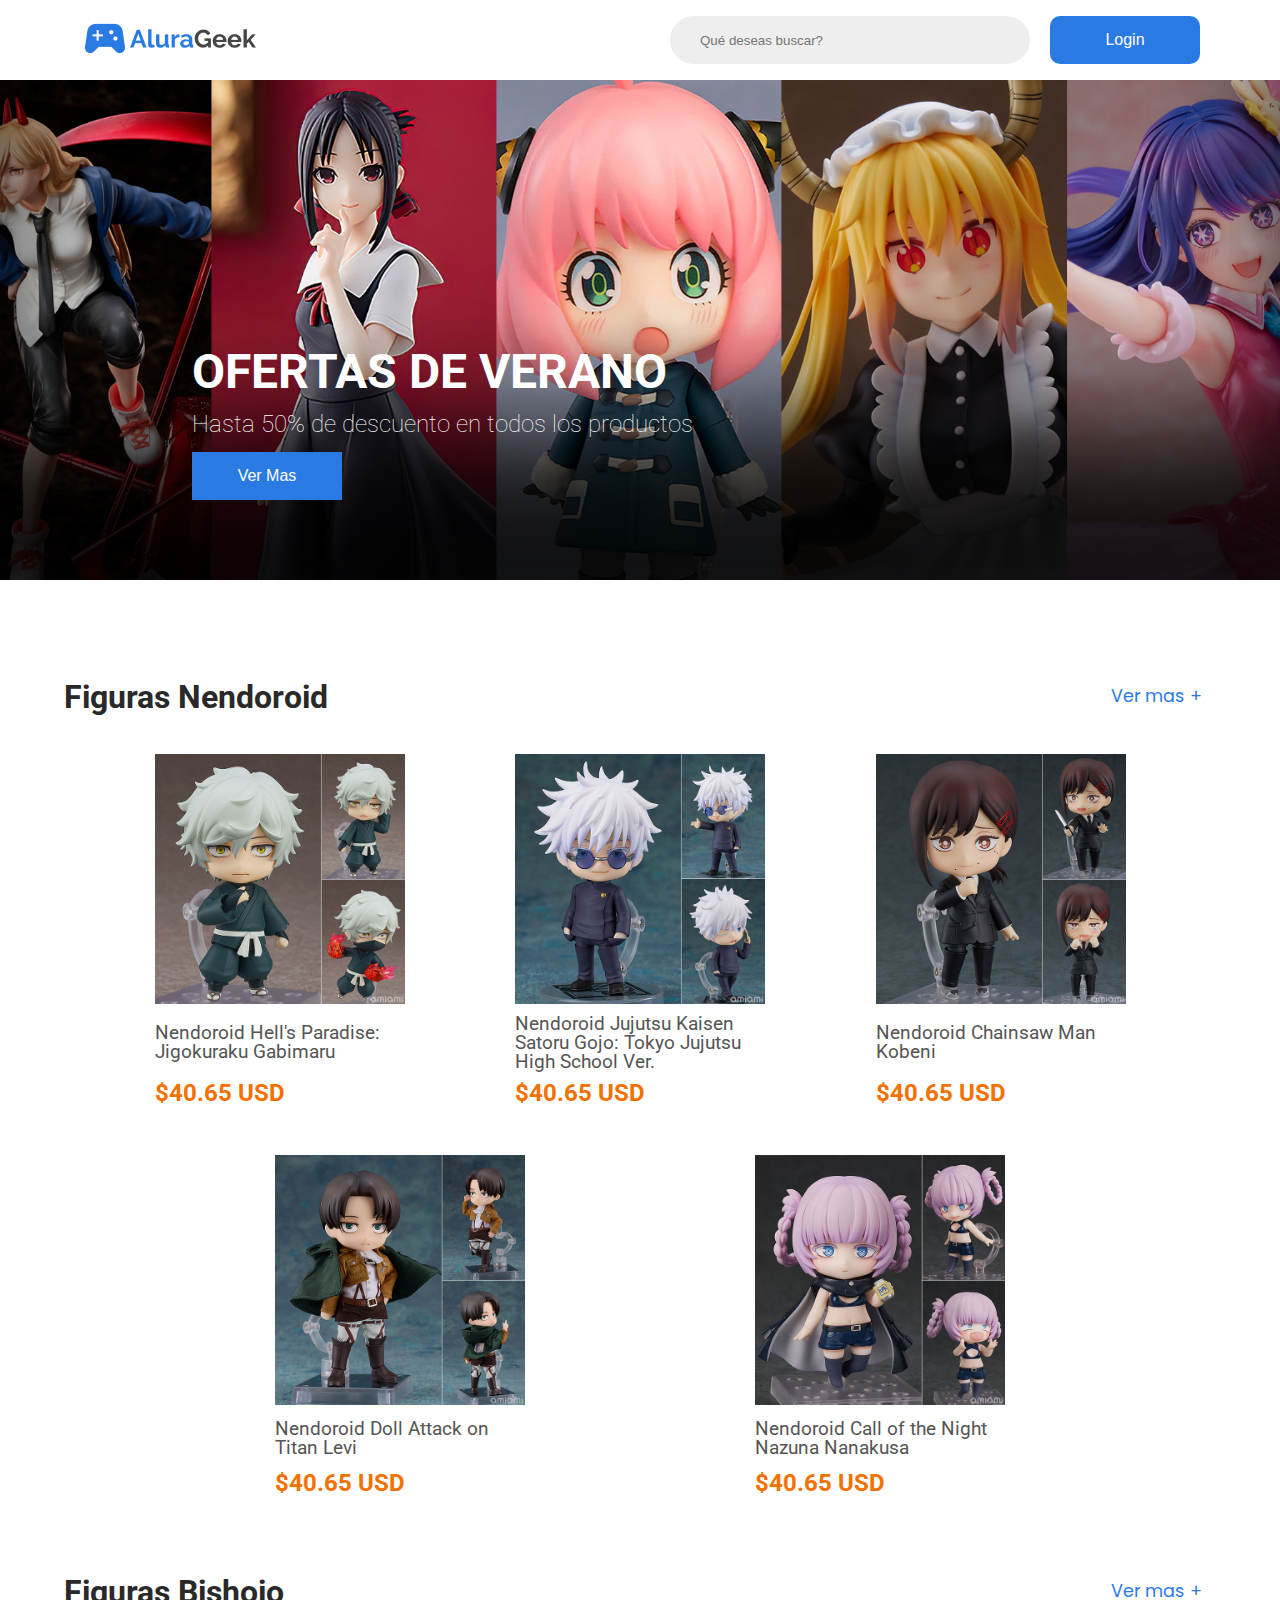
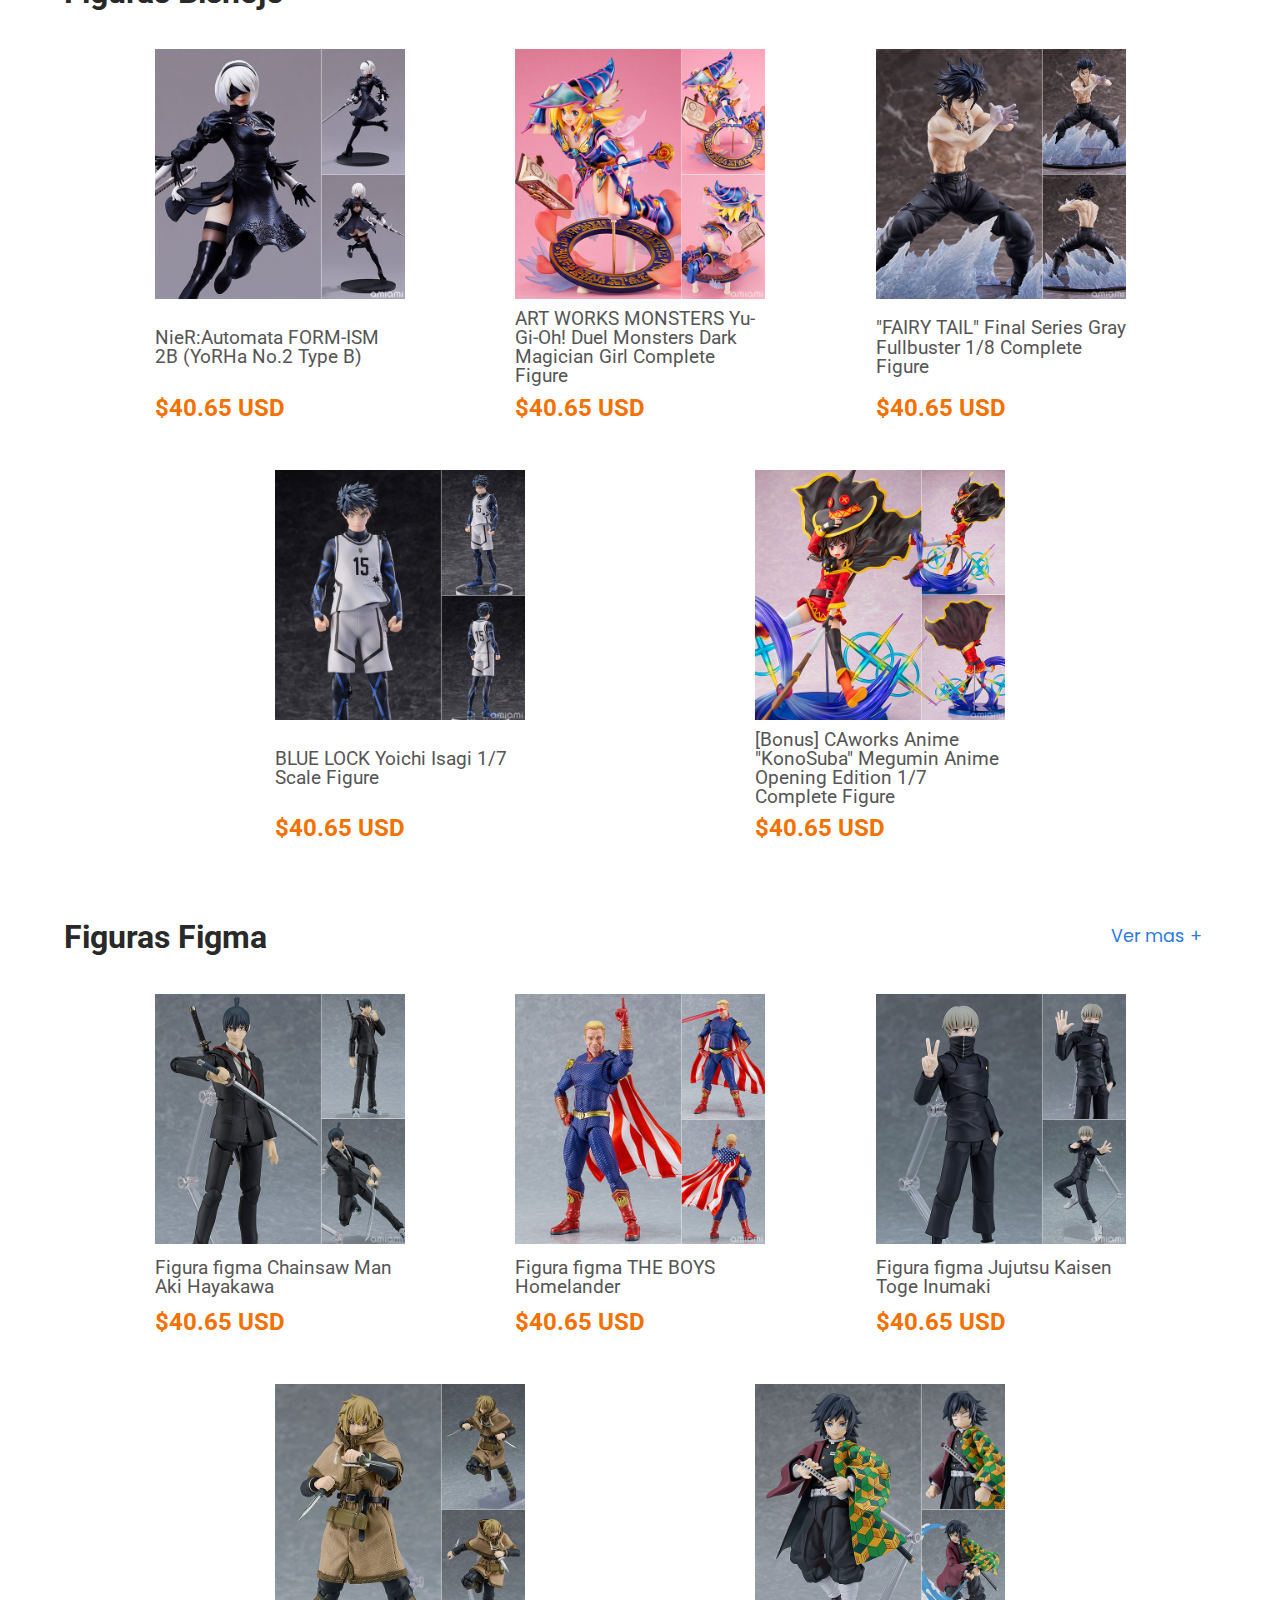
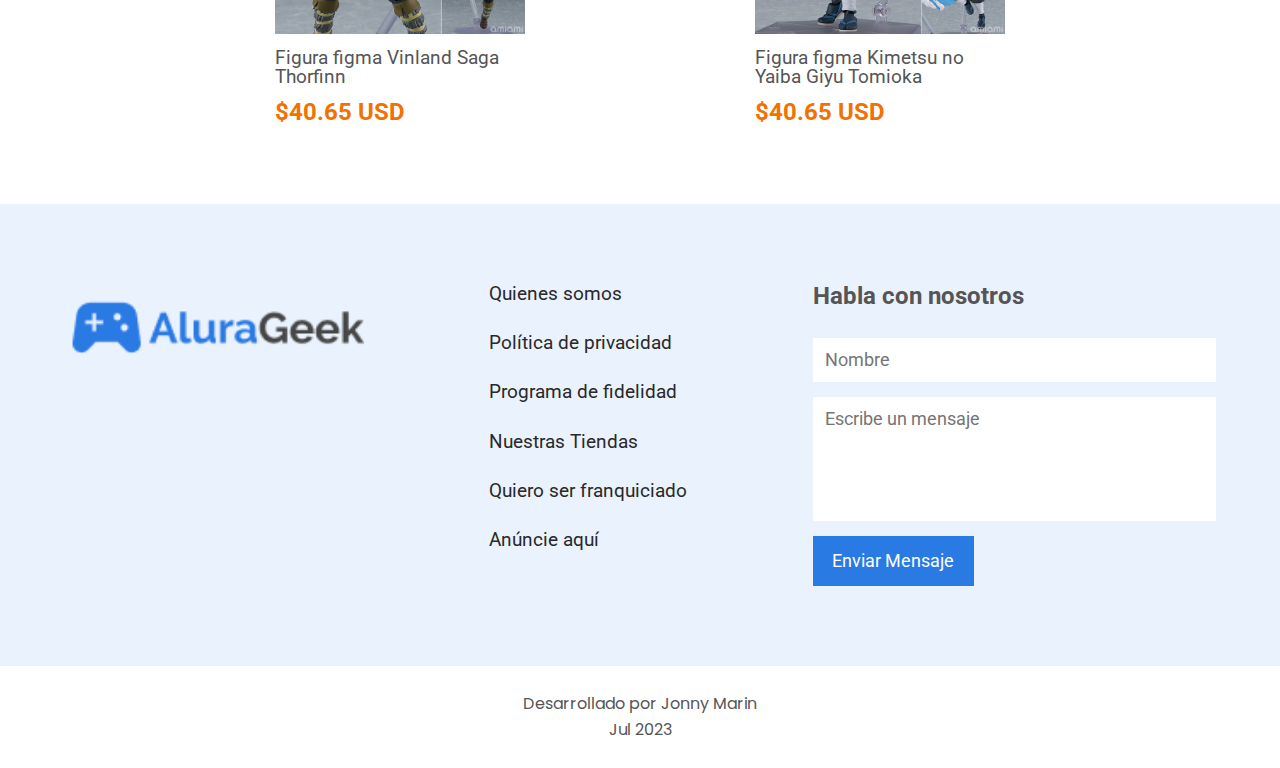
==== commit 1ce978f6: "Se agrego funcion de loging con localstorage" ====
--- a/index.html
+++ b/index.html
@@ -148,7 +148,7 @@
                 </section>
             </section>
 
-            <div class="btnAdd">
+            <div class="btnAdd" id="btnAdd">
                 <a href="newProduct.html"><img src="img/add.svg" alt="Botón Agregar" class="btnAdd-img"></a>
                 <label class="btnAdd-texto">Agregar</label>
                 <label class="btnAdd-texto">Producto</label>
@@ -184,4 +184,8 @@
 
         </footer>
     </body>
+    
+    <script src="JS/index.js" type="module"></script>
+    <script src="JS/btnAdd.js" type="module"></script>
+    
 </html>--- a/CSS/btnAdd.css
+++ b/CSS/btnAdd.css
@@ -21,7 +21,7 @@
     background-color: var(--Orange);
     border-radius: 100%;
     transition: all 0.2s ease;
-    box-shadow: 0 5px 10px 2px #00000075;
+    box-shadow: 0 8px 10px 1px #00000044;
 }
 
 .btnAdd-img:hover{
